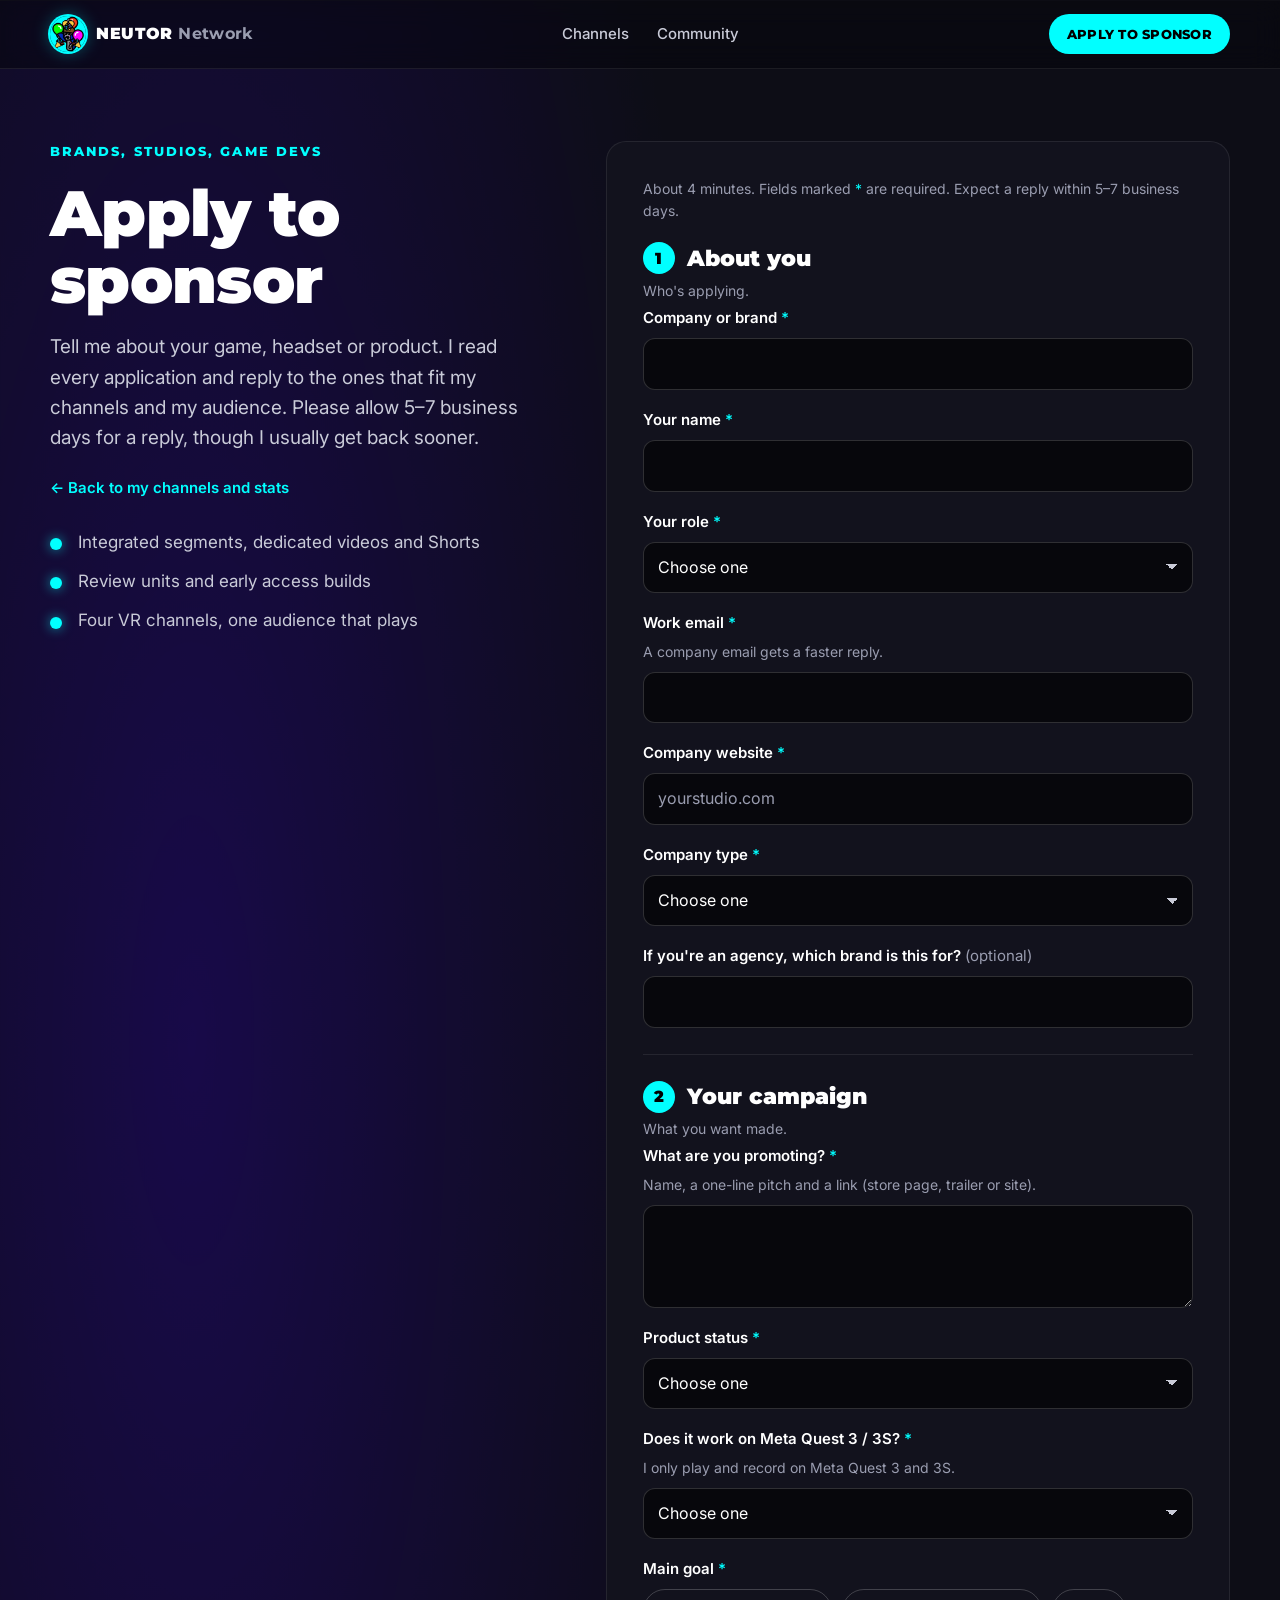
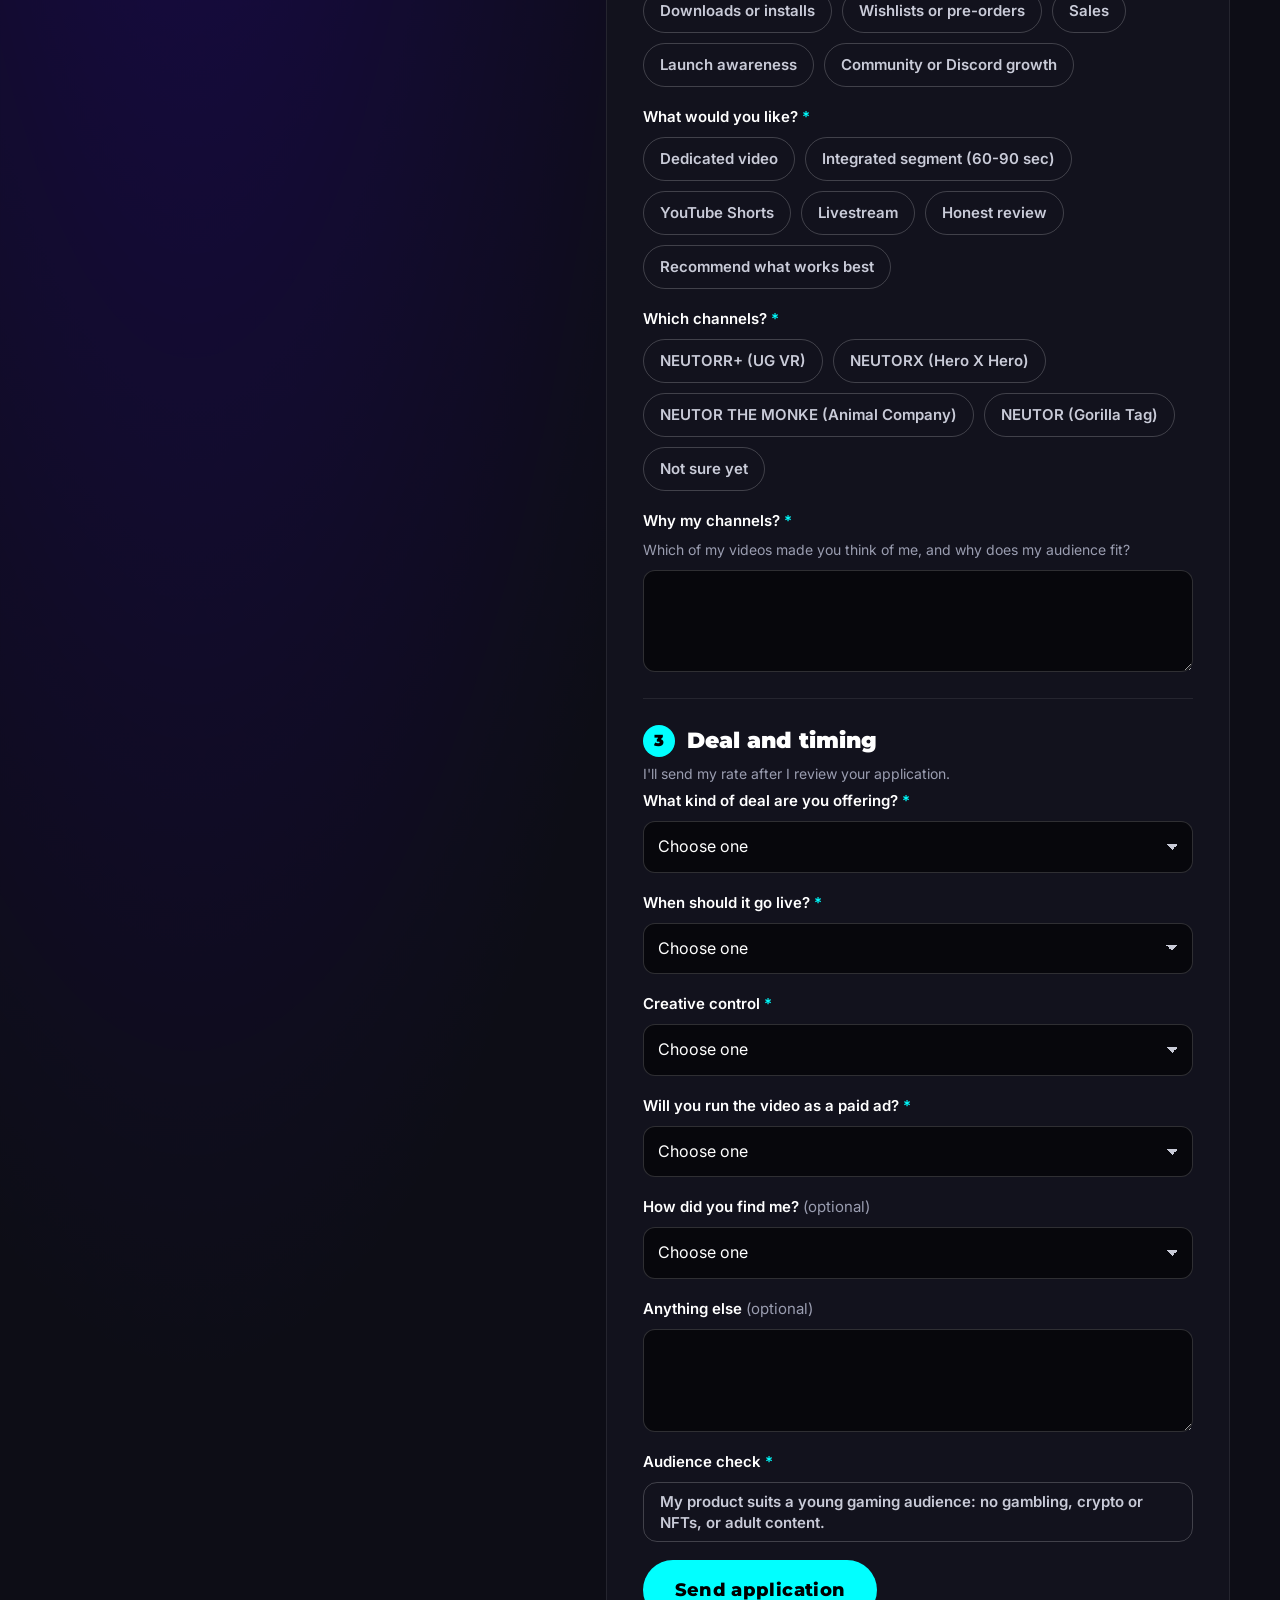
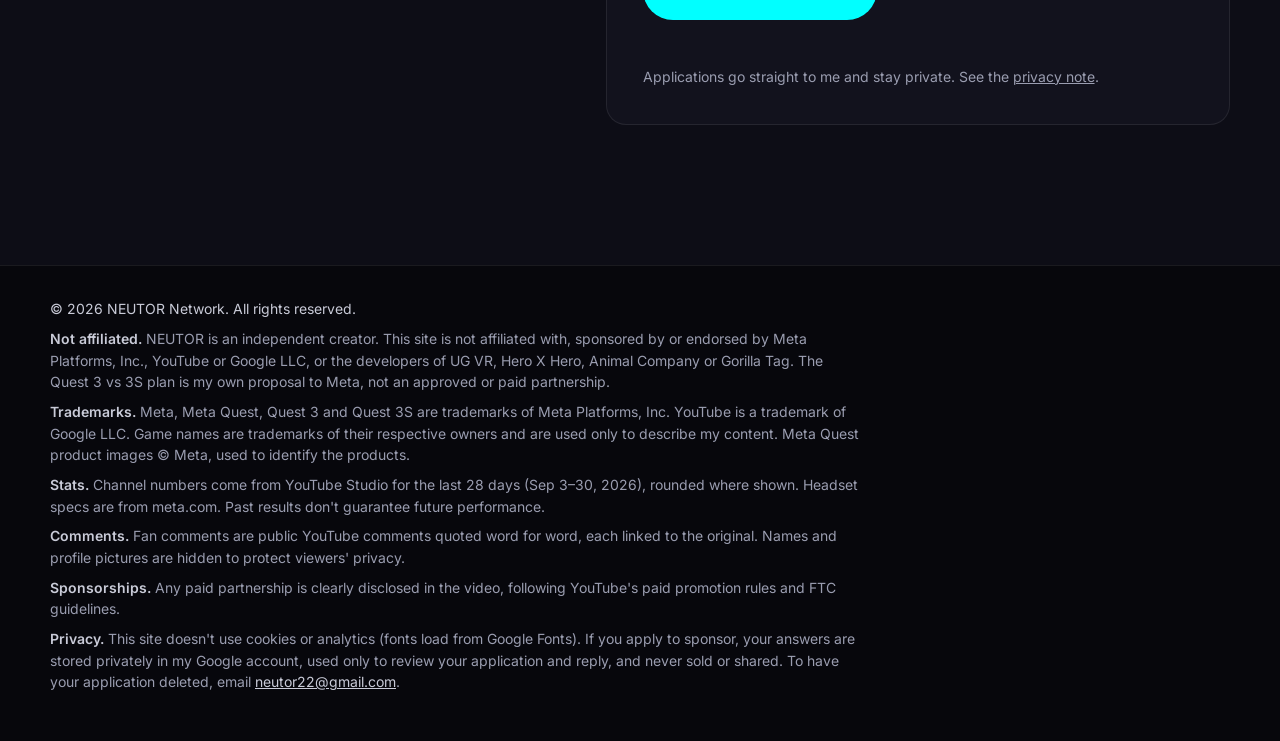
==== apply.html @ 79c907ff "Trim header nav to Channels, Community and the Apply button Co-Authored-By: Claude Opus 5.5 <noreply" ====
<!doctype html>
<html lang="en">
<head>
  <meta charset="utf-8">
  <meta name="viewport" content="width=device-width, initial-scale=1">
  <title>Apply to Sponsor | NEUTOR</title>
  <meta name="description" content="Apply to sponsor NEUTOR: four Meta Quest gaming channels with 2.89M views in the last 28 days.">
  <meta name="theme-color" content="#07070c">
  <meta property="og:title" content="NEUTOR | VR &amp; Meta Quest Gaming Creator">
  <meta property="og:description" content="Four Quest gaming channels. 2.89M views and 135.9K watch hours in the last 28 days.">
  <meta property="og:type" content="website">
  <link rel="icon" type="image/png" href="assets/favicon.png">
  <link rel="preconnect" href="https://fonts.googleapis.com">
  <link rel="preconnect" href="https://fonts.gstatic.com" crossorigin>
  <link href="https://fonts.googleapis.com/css2?family=Inter:wght@400;500;600&family=Luckiest+Guy&family=Montserrat:wght@700;800;900&display=swap" rel="stylesheet">
  <!-- Headline style switch: add ?title=network to the URL for the original "NEUTOR Network" headline -->
  <script>if (/[?&]title=network\b/.test(location.search)) document.documentElement.classList.add("title-network");</script>
  <link rel="stylesheet" href="styles.css">
</head>
<body>
  <a class="skip-link" href="#main">Skip to content</a>

  <header class="site-header">
    <div class="wrap header-inner">
      <a class="brand" href="index.html" aria-label="NEUTOR Network, home">
        <img class="brand-mark" src="assets/pfp-neutorr-plus.webp" width="36" height="36" alt="">
        <span class="brand-text">NEUTOR <span>Network</span></span>
      </a>
      <nav aria-label="Main">
        <ul class="nav-list">
          <li><a href="index.html#channels">Channels</a></li>
          <li><a href="index.html#community">Community</a></li>
        </ul>
      </nav>
      <a class="btn btn-primary btn-sm" href="apply.html">Apply to sponsor</a>
    </div>
  </header>

  <main id="main">
    <!-- Sponsor application: posts to a Google Form; responses land in a private sheet -->
    <section class="section apply apply-page" id="apply" aria-labelledby="apply-title">
      <div class="wrap apply-inner">
        <div class="apply-intro">
          <p class="eyebrow">Brands, studios, game devs</p>
          <h1 id="apply-title" class="section-title">Apply to sponsor</h1>
          <p class="section-lead">Tell me about your game, headset or product. I read every application and reply to the ones that fit my channels and my audience. Please allow 5–7 business days for a reply, though I usually get back sooner.</p>
          <p class="apply-back"><a href="index.html">← Back to my channels and stats</a></p>
          <ul class="apply-points">
            <li>Integrated segments, dedicated videos and Shorts</li>
            <li>Review units and early access builds</li>
            <li>Four VR channels, one audience that plays</li>
          </ul>
        </div>

        <form class="apply-form" id="apply-form" novalidate method="post"
              action="https://docs.google.com/forms/d/e/FORM_PUBLIC_ID/formResponse">
          <p class="form-note">About 4 minutes. Fields marked <span class="req">*</span> are required. Expect a reply within 5–7 business days.</p>
          <fieldset class="form-step">
            <legend class="step-title"><span class="step-num">1</span>About you <span class="step-sub">Who&#x27;s applying.</span></legend>
            <div class="field" data-label="Company or brand"><label for="ap-company">Company or brand <span class="req" aria-hidden="true">*</span></label><input id="ap-company" name="entry.PH_company" type="text" autocomplete="organization" required></div>
            <div class="field" data-label="Your name"><label for="ap-name">Your name <span class="req" aria-hidden="true">*</span></label><input id="ap-name" name="entry.PH_name" type="text" autocomplete="name" required></div>
            <div class="field" data-label="Your role"><label for="ap-role">Your role <span class="req" aria-hidden="true">*</span></label><select id="ap-role" name="entry.PH_role" required><option value="">Choose one</option><option>Founder / CEO</option><option>Marketing manager</option><option>Influencer or creator partnerships</option><option>Community manager</option><option>Producer</option><option>Game developer</option><option>PR / communications</option><option>Agency account manager</option><option>Other</option></select></div>
            <div class="field" data-label="Work email"><label for="ap-email">Work email <span class="req" aria-hidden="true">*</span></label><p class="hint" id="ap-email-hint">A company email gets a faster reply.</p><input id="ap-email" name="entry.PH_email" type="email" autocomplete="email" required aria-describedby="ap-email-hint"></div>
            <div class="field" data-label="Company website"><label for="ap-website">Company website <span class="req" aria-hidden="true">*</span></label><input id="ap-website" name="entry.PH_website" type="text" autocomplete="url" placeholder="yourstudio.com" inputmode="url" data-url required></div>
            <div class="field" data-label="Company type"><label for="ap-ctype">Company type <span class="req" aria-hidden="true">*</span></label><select id="ap-ctype" name="entry.PH_ctype" required><option value="">Choose one</option><option>Game studio or developer</option><option>Game publisher</option><option>VR hardware or accessories</option><option>App or platform</option><option>Agency (representing a brand)</option><option>Other</option></select></div>
            <div class="field" data-label="If you&#x27;re an agency, which brand is this for?"><label for="ap-agency">If you&#x27;re an agency, which brand is this for? <span class="opt">(optional)</span></label><input id="ap-agency" name="entry.PH_agency" type="text"></div>
          </fieldset>
          <fieldset class="form-step">
            <legend class="step-title"><span class="step-num">2</span>Your campaign <span class="step-sub">What you want made.</span></legend>
            <div class="field" data-label="What are you promoting?"><label for="ap-product">What are you promoting? <span class="req" aria-hidden="true">*</span></label><p class="hint" id="ap-product-hint">Name, a one-line pitch and a link (store page, trailer or site).</p><textarea id="ap-product" name="entry.PH_product" rows="3" required aria-describedby="ap-product-hint"></textarea></div>
            <div class="field" data-label="Product status"><label for="ap-status">Product status <span class="req" aria-hidden="true">*</span></label><select id="ap-status" name="entry.PH_status" required><option value="">Choose one</option><option>Out now</option><option>Early access</option><option>Launching within 3 months</option><option>In development (no date yet)</option></select></div>
            <div class="field" data-label="Does it work on Meta Quest 3 / 3S?"><label for="ap-quest">Does it work on Meta Quest 3 / 3S? <span class="req" aria-hidden="true">*</span></label><p class="hint" id="ap-quest-hint">I only play and record on Meta Quest 3 and 3S.</p><select id="ap-quest" name="entry.PH_quest" required aria-describedby="ap-quest-hint"><option value="">Choose one</option><option>Yes, it&#x27;s on Quest 3 / 3S now</option><option>Coming to Quest 3 / 3S soon</option><option>No</option></select></div>
            <fieldset class="field" data-group data-required data-label="Main goal"><legend>Main goal <span class="req" aria-hidden="true">*</span></legend><div class="checks"><label class="check"><input type="checkbox" name="entry.PH_goal" value="Downloads or installs"><span>Downloads or installs</span></label><label class="check"><input type="checkbox" name="entry.PH_goal" value="Wishlists or pre-orders"><span>Wishlists or pre-orders</span></label><label class="check"><input type="checkbox" name="entry.PH_goal" value="Sales"><span>Sales</span></label><label class="check"><input type="checkbox" name="entry.PH_goal" value="Launch awareness"><span>Launch awareness</span></label><label class="check"><input type="checkbox" name="entry.PH_goal" value="Community or Discord growth"><span>Community or Discord growth</span></label></div></fieldset>
            <fieldset class="field" data-group data-required data-label="What would you like?"><legend>What would you like? <span class="req" aria-hidden="true">*</span></legend><div class="checks"><label class="check"><input type="checkbox" name="entry.PH_deliverables" value="Dedicated video"><span>Dedicated video</span></label><label class="check"><input type="checkbox" name="entry.PH_deliverables" value="Integrated segment (60-90 sec)"><span>Integrated segment (60-90 sec)</span></label><label class="check"><input type="checkbox" name="entry.PH_deliverables" value="YouTube Shorts"><span>YouTube Shorts</span></label><label class="check"><input type="checkbox" name="entry.PH_deliverables" value="Livestream"><span>Livestream</span></label><label class="check"><input type="checkbox" name="entry.PH_deliverables" value="Honest review"><span>Honest review</span></label><label class="check"><input type="checkbox" name="entry.PH_deliverables" value="Recommend what works best"><span>Recommend what works best</span></label></div></fieldset>
            <fieldset class="field" data-group data-required data-label="Which channels?"><legend>Which channels? <span class="req" aria-hidden="true">*</span></legend><div class="checks"><label class="check"><input type="checkbox" name="entry.PH_channels" value="NEUTORR+ (UG VR)"><span>NEUTORR+ (UG VR)</span></label><label class="check"><input type="checkbox" name="entry.PH_channels" value="NEUTORX (Hero X Hero)"><span>NEUTORX (Hero X Hero)</span></label><label class="check"><input type="checkbox" name="entry.PH_channels" value="NEUTOR THE MONKE (Animal Company)"><span>NEUTOR THE MONKE (Animal Company)</span></label><label class="check"><input type="checkbox" name="entry.PH_channels" value="NEUTOR (Gorilla Tag)"><span>NEUTOR (Gorilla Tag)</span></label><label class="check"><input type="checkbox" name="entry.PH_channels" value="Not sure yet"><span>Not sure yet</span></label></div></fieldset>
            <div class="field" data-label="Why my channels?"><label for="ap-why">Why my channels? <span class="req" aria-hidden="true">*</span></label><p class="hint" id="ap-why-hint">Which of my videos made you think of me, and why does my audience fit?</p><textarea id="ap-why" name="entry.PH_why" rows="3" required aria-describedby="ap-why-hint"></textarea></div>
          </fieldset>
          <fieldset class="form-step">
            <legend class="step-title"><span class="step-num">3</span>Deal and timing <span class="step-sub">I&#x27;ll send my rate after I review your application.</span></legend>
            <div class="field" data-label="What kind of deal are you offering?"><label for="ap-comp">What kind of deal are you offering? <span class="req" aria-hidden="true">*</span></label><select id="ap-comp" name="entry.PH_comp" required><option value="">Choose one</option><option>Paid sponsorship</option><option>Paid sponsorship + product or keys</option><option>Product or keys only</option><option>Affiliate / revenue share only</option></select></div>
            <div class="field" data-label="When should it go live?"><label for="ap-timeline">When should it go live? <span class="req" aria-hidden="true">*</span></label><select id="ap-timeline" name="entry.PH_timeline" required><option value="">Choose one</option><option>Within 2 weeks</option><option>This month</option><option>In 1-3 months</option><option>Flexible</option></select></div>
            <div class="field" data-label="Creative control"><label for="ap-control">Creative control <span class="req" aria-hidden="true">*</span></label><select id="ap-control" name="entry.PH_control" required><option value="">Choose one</option><option>Your key points, my style</option><option>Approval before publishing</option><option>Strict brief or provided script</option></select></div>
            <div class="field" data-label="Will you run the video as a paid ad?"><label for="ap-usage">Will you run the video as a paid ad? <span class="req" aria-hidden="true">*</span></label><select id="ap-usage" name="entry.PH_usage" required><option value="">Choose one</option><option>No, organic only</option><option>Yes, we want ad usage rights</option><option>Not sure yet</option></select></div>
            <div class="field" data-label="How did you find me?"><label for="ap-source">How did you find me? <span class="opt">(optional)</span></label><select id="ap-source" name="entry.PH_source"><option value="">Choose one</option><option>YouTube</option><option>Search</option><option>Referral</option><option>Creator database or agency</option><option>Other</option></select></div>
            <div class="field" data-label="Anything else"><label for="ap-notes">Anything else <span class="opt">(optional)</span></label><textarea id="ap-notes" name="entry.PH_notes" rows="3"></textarea></div>
            <fieldset class="field" data-group data-required data-label="Audience check"><legend>Audience check <span class="req" aria-hidden="true">*</span></legend><div class="checks checks-wide"><label class="check"><input type="checkbox" name="entry.PH_safe" value="My product suits a young gaming audience: no gambling, crypto or NFTs, or adult content."><span>My product suits a young gaming audience: no gambling, crypto or NFTs, or adult content.</span></label></div></fieldset>
          </fieldset>
          <div class="hp" aria-hidden="true"><label for="ap-fax">Leave this empty</label><input id="ap-fax" name="fax" type="text" tabindex="-1" autocomplete="off"></div>
          <p class="form-error" id="apply-error" role="alert" hidden></p>
          <button class="btn btn-primary btn-lg" type="submit">Send application</button>
          <p class="fine">Applications go straight to me and stay private. See the <a href="#privacy">privacy note</a>.</p>
        </form>

        <div class="apply-thanks" id="apply-thanks" tabindex="-1" hidden>
          <h3>Application sent</h3>
          <p id="apply-thanks-text">Thanks! I'll review it and reply by email within 5–7 business days if it's a fit, usually sooner.</p>
        </div>
      </div>
    </section>

  </main>

  <footer class="site-footer">
    <div class="wrap footer-inner">
      <p class="footer-brand">© 2026 NEUTOR Network. All rights reserved.</p>
      <p><strong>Not affiliated.</strong> NEUTOR is an independent creator. This site is not affiliated with, sponsored by or endorsed by Meta Platforms, Inc., YouTube or Google LLC, or the developers of UG VR, Hero X Hero, Animal Company or Gorilla Tag. The Quest 3 vs 3S plan is my own proposal to Meta, not an approved or paid partnership.</p>
      <p><strong>Trademarks.</strong> Meta, Meta Quest, Quest 3 and Quest 3S are trademarks of Meta Platforms, Inc. YouTube is a trademark of Google LLC. Game names are trademarks of their respective owners and are used only to describe my content. Meta Quest product images © Meta, used to identify the products.</p>
      <p><strong>Stats.</strong> Channel numbers come from YouTube Studio for the last 28 days (Sep 3–30, 2026), rounded where shown. Headset specs are from meta.com. Past results don't guarantee future performance.</p>
      <p><strong>Comments.</strong> Fan comments are public YouTube comments quoted word for word, each linked to the original. Names and profile pictures are hidden to protect viewers' privacy.</p>
      <p><strong>Sponsorships.</strong> Any paid partnership is clearly disclosed in the video, following YouTube's paid promotion rules and FTC guidelines.</p>
      <p id="privacy"><strong>Privacy.</strong> This site doesn't use cookies or analytics (fonts load from Google Fonts). If you apply to sponsor, your answers are stored privately in my Google account, used only to review your application and reply, and never sold or shared. To have your application deleted, email <a href="mailto:neutor22@gmail.com">neutor22@gmail.com</a>.</p>
    </div>
  </footer>

  <script src="script.js" defer></script>
</body>
</html>
---- styles.css ----
/* NEUTOR Network: near-black, blue/indigo glow, channel accents */
:root {
  --bg: #07070c;
  --bg-2: #0d0d16;
  --surface: #12121d;
  --surface-2: #181826;
  --line: rgba(255, 255, 255, 0.08);
  --ink: #ffffff;
  --ink-2: #c9cbd8;
  --ink-3: #9a9db0;
  --cyan: #01ffff;
  --yellow: #ffff01;
  --magenta: #d200ff;
  --blue: #006cff;
  --indigo: #3f00ff;
  --radius: 20px;
  --wrap: 1180px;
  --display: "Montserrat", system-ui, sans-serif;
  --body: "Inter", system-ui, -apple-system, "Segoe UI", sans-serif;
}

*, *::before, *::after { box-sizing: border-box; }
html { scroll-behavior: smooth; -webkit-text-size-adjust: 100%; }
body {
  margin: 0;
  background: var(--bg);
  color: var(--ink);
  font-family: var(--body);
  font-size: 17px;
  line-height: 1.6;
  -webkit-font-smoothing: antialiased;
  overflow-x: hidden;
}
img { max-width: 100%; display: block; }
a { color: inherit; }
h1, h2, h3 { font-family: var(--display); margin: 0; line-height: 1.05; }
p { margin: 0; }

.wrap { width: min(var(--wrap), 100% - 40px); margin-inline: auto; }

.visually-hidden {
  position: absolute !important; width: 1px; height: 1px; padding: 0; margin: -1px;
  overflow: hidden; clip: rect(0 0 0 0); white-space: nowrap; border: 0;
}
.skip-link {
  position: absolute; left: 16px; top: -60px; z-index: 100;
  background: var(--cyan); color: #000; padding: 10px 16px; border-radius: 10px;
  font-weight: 600; text-decoration: none;
}
.skip-link:focus { top: 12px; }

:focus-visible { outline: 3px solid var(--cyan); outline-offset: 3px; border-radius: 6px; }

/* ---------- Buttons ---------- */
.btn {
  display: inline-flex; align-items: center; justify-content: center; gap: 8px;
  min-height: 48px; padding: 0 24px; border-radius: 999px;
  font-family: var(--display); font-weight: 800; font-size: 15px; letter-spacing: 0.02em;
  text-decoration: none; text-transform: uppercase;
  transition: transform .2s ease, background-color .2s ease, box-shadow .2s ease, color .2s ease;
}
.btn-primary { background: var(--cyan); color: #000; box-shadow: 0 0 0 0 rgba(1,255,255,0); }
.btn-primary:hover { transform: translateY(-2px); box-shadow: 0 10px 30px -8px rgba(1,255,255,.55); }
.btn-ghost { color: var(--ink); border: 1.5px solid rgba(255,255,255,.28); }
.btn-ghost:hover { border-color: var(--cyan); color: var(--cyan); }
.btn-sm { min-height: 40px; padding: 0 18px; font-size: 13px; }
.btn-lg { min-height: 60px; padding: 0 32px; font-size: 18px; text-transform: none; }

/* ---------- Header ---------- */
.site-header {
  position: fixed; inset: 0 0 auto 0; z-index: 50;
  background: rgba(7,7,12,.6);
  backdrop-filter: blur(14px) saturate(140%);
  -webkit-backdrop-filter: blur(14px) saturate(140%);
  border-bottom: 1px solid var(--line);
}
.header-inner { display: flex; align-items: center; justify-content: space-between; gap: 20px; height: 68px; }
.brand { display: inline-flex; align-items: center; gap: 10px; text-decoration: none; }
.brand-mark {
  width: 36px; height: 36px; border-radius: 50%; object-fit: cover;
  box-shadow: 0 0 0 2px var(--cyan), 0 0 18px rgba(1,255,255,.35);
}
.brand-text { font-family: var(--display); font-weight: 900; letter-spacing: .04em; font-size: 16px; }
.brand-text span { color: var(--ink-3); font-weight: 700; letter-spacing: .02em; }
.nav-list { display: flex; gap: 28px; list-style: none; margin: 0; padding: 0; }
.nav-list a { color: var(--ink-2); text-decoration: none; font-weight: 500; font-size: 15px; }
.nav-list a:hover { color: var(--ink); }

/* ---------- Hero scene ---------- */
.scene { position: relative; height: 240vh; }
.scene-sticky {
  position: sticky; top: 0; height: 100vh; height: 100svh; overflow: hidden;
  display: flex; align-items: center;
}
.scene-bg { position: absolute; inset: 0; pointer-events: none; }
.glow { position: absolute; border-radius: 50%; filter: blur(80px); opacity: .55; }
.glow-blue { width: 60vw; height: 60vw; left: 38%; top: -18%; background: radial-gradient(circle, var(--blue), transparent 65%); }
.glow-indigo { width: 55vw; height: 55vw; left: -12%; top: 25%; background: radial-gradient(circle, var(--indigo), transparent 65%); opacity: .45; }
.floor {
  position: absolute; left: -20%; right: -20%; bottom: -10%; height: 55%;
  background-image:
    linear-gradient(rgba(1,255,255,.16) 1px, transparent 1px),
    linear-gradient(90deg, rgba(1,255,255,.16) 1px, transparent 1px);
  background-size: 64px 64px;
  transform: perspective(700px) rotateX(62deg);
  transform-origin: top center;
  -webkit-mask-image: linear-gradient(to bottom, transparent, #000 35%, #000 60%, transparent);
          mask-image: linear-gradient(to bottom, transparent, #000 35%, #000 60%, transparent);
}

.scene-grid {
  position: relative; z-index: 1;
  display: grid; grid-template-columns: 1fr 1.25fr; align-items: center; gap: 32px;
  padding-top: 68px;
}
.eyebrow {
  color: var(--cyan); font-family: var(--display); font-weight: 800;
  font-size: 13px; letter-spacing: .16em; text-transform: uppercase; margin-bottom: 18px;
}
.hero-title {
  font-weight: 900; text-transform: uppercase;
  font-size: clamp(52px, 8.4vw, 116px); letter-spacing: -0.01em; line-height: .92;
  background: linear-gradient(180deg, #fff 55%, #b9c7ff);
  -webkit-background-clip: text; background-clip: text; color: transparent;
}
/* Headline variants: default is "NEUTOR" + cartoon tagline; ?title=network shows the original */
.t-classic { display: none; }
html.title-network .t-classic { display: inline; }
html.title-network .t-new { display: none; }
.hero-title .t-new { font-size: 1.22em; letter-spacing: -0.015em; }
.hero-lockup { display: inline-flex; flex-direction: column; align-items: center; }
.hero-tagline {
  margin-top: 10px; display: block; text-align: center; white-space: nowrap;
  font-family: "Luckiest Guy", var(--display); font-weight: 400;
  font-size: clamp(17px, 1.9vw, 27px); line-height: 1.1; letter-spacing: .04em;
  color: var(--cyan);
  text-shadow: 2px 2px 0 var(--indigo), 4px 4px 0 rgba(0,0,0,.5);
  transform: rotate(-1.5deg);
  animation: tagline-pop .8s cubic-bezier(.2,1.6,.4,1) .2s both;
}
html.title-network .hero-lockup { display: block; }
@keyframes tagline-pop {
  0% { opacity: 0; transform: rotate(-6deg) scale(.7); }
  100% { opacity: 1; transform: rotate(-1.5deg) scale(1); }
}
@media (prefers-reduced-motion: reduce) { .hero-tagline { animation: none; } }
.hero-lead { margin-top: 24px; font-size: clamp(17px, 1.6vw, 20px); color: var(--ink-2); max-width: 30ch; }
.hero-lead strong { color: var(--ink); font-weight: 600; }
.pitch-note {
  display: flex; align-items: flex-start; gap: 10px; margin-top: 18px; max-width: 46ch;
  font-size: 14px; line-height: 1.5; color: var(--ink-3);
}
.info-i {
  flex: none; display: inline-grid; place-items: center; width: 20px; height: 20px; margin-top: 1px;
  border-radius: 50%; border: 1.5px solid var(--cyan); color: var(--cyan);
  font: 800 12px/1 var(--display); font-style: italic;
}
.made-for {
  display: inline-block; margin-left: 10px; padding: 3px 10px; border-radius: 999px; vertical-align: 1px;
  background: rgba(1,255,255,.12); border: 1px solid rgba(1,255,255,.4);
  font-size: 11px; letter-spacing: .1em; color: var(--cyan);
}
.apply-page { padding-top: calc(68px + clamp(48px, 7vw, 90px)); min-height: 100vh; }
.apply-back { margin-top: 20px; }
.apply-back a { color: var(--cyan); text-decoration: none; font-weight: 600; font-size: 15px; }
.apply-back a:hover { text-decoration: underline; }
.nav-list a[aria-current="page"] { color: var(--cyan); }
.hero-actions { display: flex; flex-wrap: wrap; gap: 12px; margin-top: 32px; }

/* Stage: headsets + platform */
.stage {
  position: relative; height: min(72vh, 660px);
  display: grid; grid-template-columns: 1fr 1fr; align-items: end; gap: 2%;
  padding: 0 2% 15%;
}
.headset { position: relative; margin: 0; z-index: 2; display: flex; flex-direction: column; align-items: center; }
.headset:hover, .headset:focus-within, .headset:has(.is-flipped) { z-index: 6; }
.headset-body {
  will-change: transform;
  filter: drop-shadow(0 24px 40px rgba(0,0,0,.55)) drop-shadow(0 0 30px rgba(0,108,255,.25));
}
.headset-body img { width: 100%; height: auto; }
.headset-shadow {
  width: 70%; height: 22px; margin-top: 6px; border-radius: 50%;
  background: radial-gradient(closest-side, rgba(0,0,0,.75), transparent);
  will-change: transform, opacity;
}
.headset-label {
  margin-top: 14px; font-family: var(--display); font-weight: 800; font-size: 15px;
  letter-spacing: .06em; text-transform: uppercase; color: var(--ink);
  opacity: 0; transform: translateY(8px); transition: opacity .5s ease, transform .5s ease;
}
.stage.landed .headset-label { opacity: 1; transform: none; }

.platform { position: absolute; left: 0; right: 0; bottom: 6%; height: 26%; z-index: 1; }
/* pedestal side: gives the disc real thickness */
.platform::before {
  content: ""; position: absolute; left: 0; right: 0; top: 50%; height: 34%;
  background: linear-gradient(180deg, #151524, #08080e 70%);
  border-radius: 0 0 50% 50% / 0 0 100% 100%;
  box-shadow: inset 0 -2px 0 rgba(1,255,255,.35), 0 18px 40px -12px rgba(1,255,255,.25);
  transform: translateY(0);
}
.platform::after {
  content: ""; position: absolute; left: 6%; right: 6%; top: 112%; height: 22%;
  border-radius: 50%; background: radial-gradient(closest-side, rgba(1,255,255,.25), transparent);
  filter: blur(6px);
}
.platform-top {
  position: absolute; inset: 0;
  border-radius: 50%;
  background:
    radial-gradient(ellipse at 50% 40%, rgba(255,255,255,.14), transparent 60%),
    linear-gradient(180deg, #1c1c2e, #0b0b14);
  box-shadow:
    inset 0 2px 0 rgba(255,255,255,.18),
    0 0 0 1.5px rgba(1,255,255,.55),
    0 0 40px rgba(1,255,255,.25),
    0 30px 60px -10px rgba(0,0,0,.8);
}
.platform-ring {
  position: absolute; inset: -6% -3%; border-radius: 50%;
  border: 2px solid rgba(1,255,255,.0);
  opacity: 0;
}
.stage.landed .platform-ring { animation: ring 1.1s ease-out 1; }
@keyframes ring {
  0% { opacity: .9; transform: scale(.92); border-color: rgba(1,255,255,.9); }
  100% { opacity: 0; transform: scale(1.18); border-color: rgba(1,255,255,0); }
}

.scroll-hint {
  position: absolute; left: 50%; bottom: 26px; transform: translateX(-50%); z-index: 2;
  display: flex; flex-direction: column; align-items: center; gap: 8px;
  color: var(--ink-3); font-size: 12px; letter-spacing: .2em; text-transform: uppercase;
  transition: opacity .3s ease;
}
.scroll-hint span {
  width: 22px; height: 34px; border: 2px solid var(--ink-3); border-radius: 12px; position: relative;
}
.scroll-hint span::after {
  content: ""; position: absolute; left: 50%; top: 6px; width: 4px; height: 8px; margin-left: -2px;
  border-radius: 2px; background: var(--cyan); animation: wheel 1.6s ease-in-out infinite;
}
@keyframes wheel { 0% { opacity: 1; transform: translateY(0); } 100% { opacity: 0; transform: translateY(10px); } }

/* ---------- Sections ---------- */
.section { position: relative; padding: clamp(80px, 11vw, 140px) 0; }
.section-title { font-weight: 900; font-size: clamp(36px, 5.2vw, 64px); letter-spacing: -0.01em; }
.section-lead { margin-top: 18px; color: var(--ink-2); font-size: clamp(17px, 1.5vw, 19px); max-width: 60ch; }
.fine { margin-top: 28px; color: var(--ink-3); font-size: 14px; }

/* Numbers */
.numbers { background: linear-gradient(180deg, var(--bg), var(--bg-2)); border-top: 1px solid var(--line); }
.stat-grid {
  list-style: none; margin: 48px 0 0; padding: 0;
  display: grid; grid-template-columns: repeat(4, 1fr); gap: 16px;
}
.stat {
  padding: 28px 26px 30px; border-radius: var(--radius);
  background: var(--surface); border: 1px solid var(--line);
}
.stat-value {
  display: block; font-family: var(--display); font-weight: 900;
  font-size: clamp(34px, 3.6vw, 52px); line-height: 1; letter-spacing: -0.02em;
  font-variant-numeric: tabular-nums; white-space: nowrap;
}
.stat-cyan .stat-value { color: var(--cyan); }
.stat-label { display: block; margin-top: 12px; color: var(--ink-2); font-size: 15px; }

/* Channels */
.channel-grid {
  list-style: none; margin: 48px 0 0; padding: 0;
  display: grid; grid-template-columns: repeat(4, 1fr); gap: 16px;
}
.channel {
  position: relative; display: flex; flex-direction: column; gap: 18px;
  padding: 26px; border-radius: var(--radius);
  background: var(--surface); border: 1px solid var(--line);
  overflow: hidden;
  transition: transform .25s ease, border-color .25s ease;
}
.channel::before {
  content: ""; position: absolute; inset: 0 0 auto 0; height: 4px; background: var(--accent);
}
.channel::after {
  content: ""; position: absolute; right: -40%; top: -40%; width: 90%; height: 90%;
  background: radial-gradient(circle, color-mix(in srgb, var(--accent) 22%, transparent), transparent 70%);
  pointer-events: none;
}
.channel:hover { transform: translateY(-4px); border-color: color-mix(in srgb, var(--accent) 45%, transparent); }
.channel-head { display: flex; align-items: center; gap: 14px; }
.avatar { width: 56px; height: 56px; border-radius: 50%; flex: none; border: 2px solid var(--accent); object-fit: cover; }
.avatar-mono {
  display: grid; place-items: center; background: #fff; color: #000;
  font-family: var(--display); font-weight: 900; font-size: 24px;
}
.channel-name { font-size: 18px; font-weight: 900; letter-spacing: .02em; }
.channel-game { color: var(--ink-3); font-size: 14px; margin-top: 4px; }
.channel-big {
  font-family: var(--display); font-weight: 900; color: var(--accent);
  font-size: clamp(30px, 2.6vw, 38px); line-height: 1; font-variant-numeric: tabular-nums;
}
.channel-big .unit { display: block; margin-top: 8px; font-family: var(--body); font-weight: 500; font-size: 14px; color: var(--ink-2); }
.channel-stats { margin: 0; display: grid; gap: 10px; border-top: 1px solid var(--line); padding-top: 16px; }
.channel-stats div { display: flex; justify-content: space-between; gap: 12px; font-size: 15px; }
.channel-stats dt { color: var(--ink-3); }
.channel-stats dd { margin: 0; font-weight: 600; font-variant-numeric: tabular-nums; }
.channel-note { font-size: 14px; color: var(--ink-2); padding: 10px 12px; border-radius: 12px; background: color-mix(in srgb, var(--accent) 10%, transparent); }
.channel-link { margin-top: auto; font-weight: 600; font-size: 15px; color: var(--ink); text-decoration: none; }
.channel-link::after { content: " →"; color: var(--accent); }
.channel-link:hover { text-decoration: underline; text-underline-offset: 3px; }

/* Quest */
.quest { background: radial-gradient(80% 60% at 50% 0%, rgba(63,0,255,.22), transparent 70%), var(--bg); }
.versus {
  margin-top: 56px; display: grid; grid-template-columns: 1fr auto 1fr; align-items: center; gap: 24px;
  padding: 40px; border-radius: 28px; background: var(--surface); border: 1px solid var(--line);
}
.versus-side { display: flex; flex-direction: column; align-items: center; gap: 18px; }
.versus-side img { width: min(340px, 100%); filter: drop-shadow(0 20px 30px rgba(0,0,0,.5)); }
.versus-name { font-family: var(--display); font-weight: 800; letter-spacing: .06em; text-transform: uppercase; }
.versus-vs {
  font-family: var(--display); font-weight: 900; font-size: 28px; color: #000;
  width: 72px; height: 72px; display: grid; place-items: center; border-radius: 50%;
  background: var(--cyan); box-shadow: 0 0 40px rgba(1,255,255,.45);
}
.tests { list-style: none; margin: 24px 0 0; padding: 0; display: grid; grid-template-columns: repeat(4, 1fr); gap: 16px; }
.tests li { padding: 24px; border-radius: var(--radius); background: var(--surface); border: 1px solid var(--line); }
.test-num { font-family: var(--display); font-weight: 900; color: var(--cyan); font-size: 14px; letter-spacing: .1em; }
.tests h3 { margin-top: 10px; font-size: 20px; font-weight: 800; }
.tests p { margin-top: 8px; color: var(--ink-2); font-size: 15px; }

/* Community */
.community { background: var(--bg-2); border-top: 1px solid var(--line); }
.quote-grid { list-style: none; margin: 24px 0 0; padding: 0; columns: 3 280px; column-gap: 16px; }
.quote-grid > li { break-inside: avoid; }
.quote {
  break-inside: avoid; margin: 0 0 16px; padding: 24px 24px 20px; border-radius: var(--radius);
  background: var(--surface); border: 1px solid var(--line);
}
.quote blockquote { margin: 0; font-size: 17px; line-height: 1.5; color: var(--ink); }
.quote blockquote::before { content: "“"; display: block; font-family: var(--display); font-weight: 900; font-size: 44px; line-height: .6; color: var(--qc, var(--cyan)); margin-bottom: 8px; }
.quote figcaption { margin-top: 14px; color: var(--ink-3); font-size: 13px; }
.signal-grid { list-style: none; margin: 40px 0 0; padding: 0; display: grid; grid-template-columns: repeat(3, 1fr); gap: 16px; }
.signal { padding: 24px; border-radius: var(--radius); background: linear-gradient(160deg, rgba(1,255,255,.08), transparent 60%), var(--surface); border: 1px solid var(--line); }
.signal strong { display: block; font-family: var(--display); font-weight: 900; font-size: 28px; color: var(--cyan); line-height: 1.1; }
.signal strong span { display: inline; }
.signal > span { display: block; margin-top: 8px; color: var(--ink-2); font-size: 15px; }
.signal strong { font-size: clamp(32px, 3.4vw, 44px); font-variant-numeric: tabular-nums; }

/* ---------- Flip cards (headset specs) ---------- */
.flip { position: relative; perspective: 1200px; cursor: pointer; border-radius: 18px; outline-offset: 8px; }
.flip-inner {
  position: relative; transform-style: preserve-3d;
  transition: transform .8s cubic-bezier(.2,.75,.25,1);
}
.flip-front, .flip-back { -webkit-backface-visibility: hidden; backface-visibility: hidden; }
.flip-front { position: relative; }
.flip-back {
  position: absolute; left: 50%; top: 50%;
  width: max(100%, 250px); min-height: 100%;
  transform: translate(-50%, -50%) rotateY(180deg);
  display: flex; flex-direction: column; justify-content: center; gap: 10px;
  padding: 16px 18px; border-radius: 18px; text-align: left;
  background:
    radial-gradient(120% 80% at 100% 0%, rgba(1,255,255,.16), transparent 60%),
    linear-gradient(160deg, rgba(24,24,40,.97), rgba(10,10,18,.97));
  border: 1px solid rgba(1,255,255,.45);
  box-shadow: 0 0 0 1px rgba(255,255,255,.04) inset, 0 20px 50px -10px rgba(0,0,0,.8), 0 0 40px rgba(1,255,255,.18);
}
.flip-title { font-family: var(--display); font-weight: 900; font-size: 15px; letter-spacing: .04em; text-transform: uppercase; color: var(--cyan); margin: 0; }
.spec { margin: 0; display: grid; gap: 5px; }
.spec div { display: flex; justify-content: space-between; gap: 12px; font-size: 12.5px; line-height: 1.35; border-bottom: 1px solid var(--line); padding-bottom: 5px; }
.spec div:last-child { border-bottom: 0; padding-bottom: 0; }
.spec dt { color: var(--ink-3); }
.spec dd { margin: 0; font-weight: 600; text-align: right; color: var(--ink); }
.flip-why { font-size: 12.5px; line-height: 1.4; color: var(--ink-2); }
.flip-why strong { color: var(--ink); }

@media (hover: hover) and (pointer: fine) {
  /* hero headsets only flip once they've landed, so a still cursor doesn't catch them mid-float */
  .versus .flip:hover .flip-inner, .stage.landed .flip:hover .flip-inner { transform: rotateY(180deg); }
}
.flip:focus-visible .flip-inner, .flip.is-flipped .flip-inner { transform: rotateY(180deg); }

.spec-badge {
  position: absolute; right: 6%; top: 6%;
  width: 26px; height: 26px; border-radius: 50%; display: grid; place-items: center;
  background: var(--cyan); color: #000; font-family: Georgia, serif; font-style: italic; font-weight: 700; font-size: 15px;
  box-shadow: 0 0 0 0 rgba(1,255,255,.6); animation: badge-pulse 2.4s ease-out infinite;
}
@keyframes badge-pulse { 0% { box-shadow: 0 0 0 0 rgba(1,255,255,.55); } 70%, 100% { box-shadow: 0 0 0 12px rgba(1,255,255,0); } }

.flip-hint {
  position: absolute; left: 0; right: 0; bottom: -2%; z-index: 2; text-align: center;
  color: var(--ink-3); font-size: 13px; letter-spacing: .04em;
  opacity: 0; transition: opacity .5s ease .3s;
}
.stage.landed .flip-hint { opacity: 1; }
.hint-tap { display: none; }
@media (hover: none) { .hint-hover { display: none; } .hint-tap { display: inline; } }

.flip-lg .flip-back { width: max(100%, 320px); padding: 22px 24px; gap: 12px; }
.flip-lg .flip-title { font-size: 18px; }
.flip-lg .spec div, .flip-lg .flip-why { font-size: 14px; }
.fine-center { text-align: center; margin-top: 18px; }

/* ---------- YouTube-style comments ---------- */
.yt-grid { list-style: none; margin: 24px 0 0; padding: 0; display: grid; grid-template-columns: repeat(3, 1fr); gap: 16px; align-items: start; }
.yt {
  display: flex; gap: 14px; padding: 20px; border-radius: var(--radius);
  background: var(--surface); border: 1px solid var(--line);
  border-left: 3px solid var(--qc, var(--cyan));
}
.yt-avatar {
  flex: none; width: 40px; height: 40px; border-radius: 50%;
  background:
    radial-gradient(circle at 50% 38%, #8b8fa6 0 22%, transparent 23%),
    radial-gradient(ellipse at 50% 100%, #8b8fa6 0 45%, transparent 46%),
    #2a2b3d;
  filter: blur(.2px);
}
.yt-body { min-width: 0; flex: 1; }
.yt-meta { display: flex; align-items: baseline; gap: 8px; font-size: 13px; }
.yt-user { font-weight: 600; color: var(--ink); }
.yt-time { color: var(--ink-3); }
.yt-text { margin-top: 6px; font-size: 15.5px; line-height: 1.5; color: var(--ink); min-height: 1.5em; overflow-wrap: anywhere; }
.yt-ts { color: #3ea6ff; }
.type.typing::after {
  content: ""; display: inline-block; width: 2px; height: 1.05em; margin-left: 2px; vertical-align: -2px;
  background: var(--qc, var(--cyan)); animation: caret .8s steps(1) infinite;
}
@keyframes caret { 50% { opacity: 0; } }
.yt-foot { margin-top: 12px; display: flex; flex-wrap: wrap; align-items: center; gap: 14px; font-size: 13px; color: var(--ink-3); }
.yt-like { display: inline-flex; align-items: center; gap: 6px; }
.yt-like::before {
  content: ""; width: 16px; height: 16px;
  background: currentColor;
  -webkit-mask: url("data:image/svg+xml,%3Csvg xmlns='http://www.w3.org/2000/svg' viewBox='0 0 24 24'%3E%3Cpath d='M2 21h4V9H2v12zm20-11c0-1.1-.9-2-2-2h-6.31l.95-4.57.03-.32c0-.41-.17-.79-.44-1.06L13.17 1 6.59 7.59C6.22 7.95 6 8.45 6 9v10c0 1.1.9 2 2 2h9c.83 0 1.54-.5 1.84-1.22l3.02-7.05c.09-.23.14-.47.14-.73v-2z'/%3E%3C/svg%3E") center / contain no-repeat;
          mask: url("data:image/svg+xml,%3Csvg xmlns='http://www.w3.org/2000/svg' viewBox='0 0 24 24'%3E%3Cpath d='M2 21h4V9H2v12zm20-11c0-1.1-.9-2-2-2h-6.31l.95-4.57.03-.32c0-.41-.17-.79-.44-1.06L13.17 1 6.59 7.59C6.22 7.95 6 8.45 6 9v10c0 1.1.9 2 2 2h9c.83 0 1.54-.5 1.84-1.22l3.02-7.05c.09-.23.14-.47.14-.73v-2z'/%3E%3C/svg%3E") center / contain no-repeat;
}
.yt-on { color: var(--ink-3); }
.yt-proof { margin-left: auto; color: var(--ink); font-weight: 600; text-decoration: none; display: inline-flex; align-items: center; gap: 6px; }
.yt-proof::before {
  content: ""; width: 20px; height: 14px; flex: none;
  background: url("data:image/svg+xml,%3Csvg xmlns='http://www.w3.org/2000/svg' viewBox='0 0 20 14'%3E%3Crect width='20' height='14' rx='4' fill='%23ff0033'/%3E%3Cpath d='M8 4l5 3-5 3z' fill='%23fff'/%3E%3C/svg%3E") center / contain no-repeat;
}
.yt-proof:hover { color: var(--cyan); }

/* Contact */
/* ---------- Apply to sponsor ---------- */
.apply { background: radial-gradient(60% 80% at 15% 30%, rgba(63,0,255,.22), transparent 70%), var(--bg-2); border-top: 1px solid var(--line); }
.apply-inner { position: relative; display: grid; grid-template-columns: 1fr 1.25fr; gap: 56px; align-items: start; }
.apply-intro { position: sticky; top: 100px; }
.apply-intro .section-lead { margin-top: 18px; }
.apply-points { list-style: none; padding: 0; margin: 28px 0 0; display: grid; gap: 12px; color: var(--ink-2); }
.apply-points li { position: relative; padding-left: 28px; }
.apply-points li::before { content: ""; position: absolute; left: 0; top: .55em; width: 12px; height: 12px; border-radius: 50%; background: var(--cyan); box-shadow: 0 0 12px rgba(1,255,255,.6); }
.apply-form, .apply-thanks {
  background: var(--surface); border: 1px solid var(--line); border-radius: var(--radius);
  padding: clamp(22px, 3.5vw, 36px); display: grid; gap: 18px;
}
.apply-form[hidden], .apply-thanks[hidden] { display: none; }
.field-row { display: grid; grid-template-columns: 1fr 1fr; gap: 18px; }
.field { display: grid; gap: 8px; margin: 0; padding: 0; border: 0; min-width: 0; }
.field label, .field legend { font-weight: 600; font-size: 15px; color: var(--ink); padding: 0; }
.field legend { margin-bottom: 8px; }
.req { color: var(--cyan); }
.opt { color: var(--ink-3); font-weight: 400; }
.apply-form input[type="text"], .apply-form input[type="email"], .apply-form input[type="url"],
.apply-form select, .apply-form textarea {
  width: 100%; min-height: 48px; padding: 12px 14px; border-radius: 12px;
  background: var(--bg); color: var(--ink); border: 1.5px solid rgba(255,255,255,.16);
  font: inherit; font-size: 16px; transition: border-color .2s ease, box-shadow .2s ease;
}
.apply-form textarea { resize: vertical; min-height: 96px; }
.apply-form select { appearance: none; -webkit-appearance: none; padding-right: 40px;
  background-image: linear-gradient(45deg, transparent 50%, var(--ink-2) 50%), linear-gradient(135deg, var(--ink-2) 50%, transparent 50%);
  background-position: calc(100% - 20px) 50%, calc(100% - 14px) 50%; background-size: 6px 6px; background-repeat: no-repeat; }
.apply-form ::placeholder { color: var(--ink-3); }
.apply-form input:focus, .apply-form select:focus, .apply-form textarea:focus { outline: none; border-color: var(--cyan); box-shadow: 0 0 0 3px rgba(1,255,255,.25); }
.apply-form [aria-invalid="true"] { border-color: #ff5c7a; }
.checks { display: flex; flex-wrap: wrap; gap: 10px; }
.check { position: relative; display: inline-flex; cursor: pointer; }
.check input { position: absolute; opacity: 0; inset: 0; margin: 0; cursor: pointer; }
.check span { display: inline-flex; align-items: baseline; gap: 6px; min-height: 44px; align-items: center; padding: 8px 16px; border-radius: 999px; border: 1.5px solid rgba(255,255,255,.2); color: var(--ink-2); font-size: 15px; transition: all .2s ease; }
.check small { color: var(--ink-3); font-size: 12px; }
.check input:checked + span { border-color: var(--cyan); color: #000; background: var(--cyan); }
.check input:checked + span small { color: rgba(0,0,0,.65); }
.check input:focus-visible + span { outline: 3px solid var(--cyan); outline-offset: 3px; }
.form-note { color: var(--ink-3); font-size: 14px; }
.form-step { border: 0; margin: 0; padding: 0; display: grid; gap: 18px; min-width: 0; }
.form-step:not(:last-of-type) { border-bottom: 1px solid var(--line); padding-bottom: 26px; margin-bottom: 6px; }
.step-title { display: flex; align-items: center; flex-wrap: wrap; gap: 4px 12px; padding: 0; margin-bottom: 4px;
  font-family: var(--display); font-weight: 900; font-size: 22px; color: var(--ink); }
.step-num { display: inline-grid; place-items: center; width: 32px; height: 32px; border-radius: 50%;
  background: var(--cyan); color: #000; font-size: 16px; }
.step-sub { width: 100%; font-family: var(--body); font-weight: 400; font-size: 14px; color: var(--ink-3); }
.hint { color: var(--ink-3); font-size: 14px; margin-top: -2px; }
.checks-wide .check span { border-radius: 14px; line-height: 1.4; }
.field[data-group][aria-invalid="true"] .check span { border-color: #ff5c7a; }
.hp { position: absolute; left: -9999px; width: 1px; height: 1px; overflow: hidden; }
.form-error { color: #ff8da1; font-weight: 600; }
.apply-form .btn { justify-self: start; border: 0; cursor: pointer; }
.apply-form .btn[disabled] { opacity: .6; cursor: progress; }
.apply-thanks { text-align: center; padding-block: 56px; }
.apply-thanks h3 { font-size: clamp(28px, 4vw, 40px); font-weight: 900; color: var(--cyan); }
.apply-thanks p { color: var(--ink-2); }
@media (max-width: 860px) {
  .apply-inner { grid-template-columns: 1fr; gap: 36px; }
  .field-row { grid-template-columns: 1fr; }
  .apply-intro { position: static; }
}

.contact { background: radial-gradient(70% 90% at 80% 50%, rgba(0,108,255,.28), transparent 70%), var(--bg); border-top: 1px solid var(--line); }
.contact-inner { display: grid; grid-template-columns: 1.2fr 1fr; align-items: center; gap: 40px; }
.contact-actions { display: flex; flex-wrap: wrap; gap: 12px; justify-content: flex-end; }

/* Footer */
.site-footer { border-top: 1px solid var(--line); padding: 32px 0 48px; color: var(--ink-3); font-size: 14px; }
.footer-inner { display: grid; gap: 8px; }

/* Reveal on scroll */
.reveal { opacity: 0; transform: translateY(24px); transition: opacity .7s ease, transform .7s ease; }
.reveal.in { opacity: 1; transform: none; }

/* ---------- Responsive ---------- */
@media (max-width: 1080px) {
  .stat-grid, .channel-grid { grid-template-columns: repeat(2, 1fr); }
  .tests { grid-template-columns: repeat(2, 1fr); }
  .signal-grid { grid-template-columns: 1fr; }
  .yt-grid { grid-template-columns: repeat(2, 1fr); }
}
@media (max-width: 860px) {
  .nav-list { display: none; }
  .scene { height: 210vh; }
  .scene-grid { grid-template-columns: 1fr; gap: 0; padding-top: 76px; }
  .stage { order: -1; height: 40vh; padding-bottom: 14%; margin-top: 16px; }
  .hero-copy { text-align: left; }
  .hero-lead { max-width: none; }
  .contact-inner { grid-template-columns: 1fr; }
  .contact-actions { justify-content: flex-start; }
  .versus { grid-template-columns: 1fr; padding: 28px; }
  .versus-vs { margin: 0 auto; }
}
@media (max-width: 560px) {
  body { font-size: 16px; }
  .wrap { width: calc(100% - 32px); }
  .stat-grid, .channel-grid, .tests, .yt-grid { grid-template-columns: 1fr; }
  .flip-back { width: max(100%, 230px); padding: 12px 14px; gap: 6px; }
  .spec div, .flip-why { font-size: 11.5px; }
  /* keep hero spec panels on screen: anchor each to its outer edge.
     The card rotates 180deg, which mirrors left/right, so the anchors are swapped here. */
  .stage .headset[data-headset="0"] .flip-back { left: auto; right: 0; transform: translate(0, -50%) rotateY(180deg); }
  .stage .headset[data-headset="1"] .flip-back { left: 0; transform: translate(0, -50%) rotateY(180deg); }
  .stage { margin-bottom: 30px; }
  .flip-hint { bottom: -24px; font-size: 12px; }
  .brand-text span { display: none; }
  .stage { height: 34vh; }
  .headset-label { font-size: 12px; }
  .scroll-hint { display: none; }
}

/* ---------- Reduced motion ---------- */
@media (prefers-reduced-motion: reduce) {
  html { scroll-behavior: auto; }
  .scene { height: auto; }
  .scene-sticky { position: relative; height: auto; min-height: 100svh; padding: 100px 0 60px; }
  .scroll-hint { display: none; }
  .reveal { opacity: 1; transform: none; transition: none; }
  .headset-label { opacity: 1; transform: none; transition: none; }
  .btn, .channel { transition: none; }
  .flip-inner { transition: none; }
  .spec-badge { animation: none; }
  .flip-hint { opacity: 1; transition: none; }
}
.footer-inner p { max-width: 90ch; line-height: 1.55; }
.footer-inner strong { color: var(--ink-2); font-weight: 600; }
.footer-inner a { color: var(--ink-2); }
.footer-brand { color: var(--ink-2); }
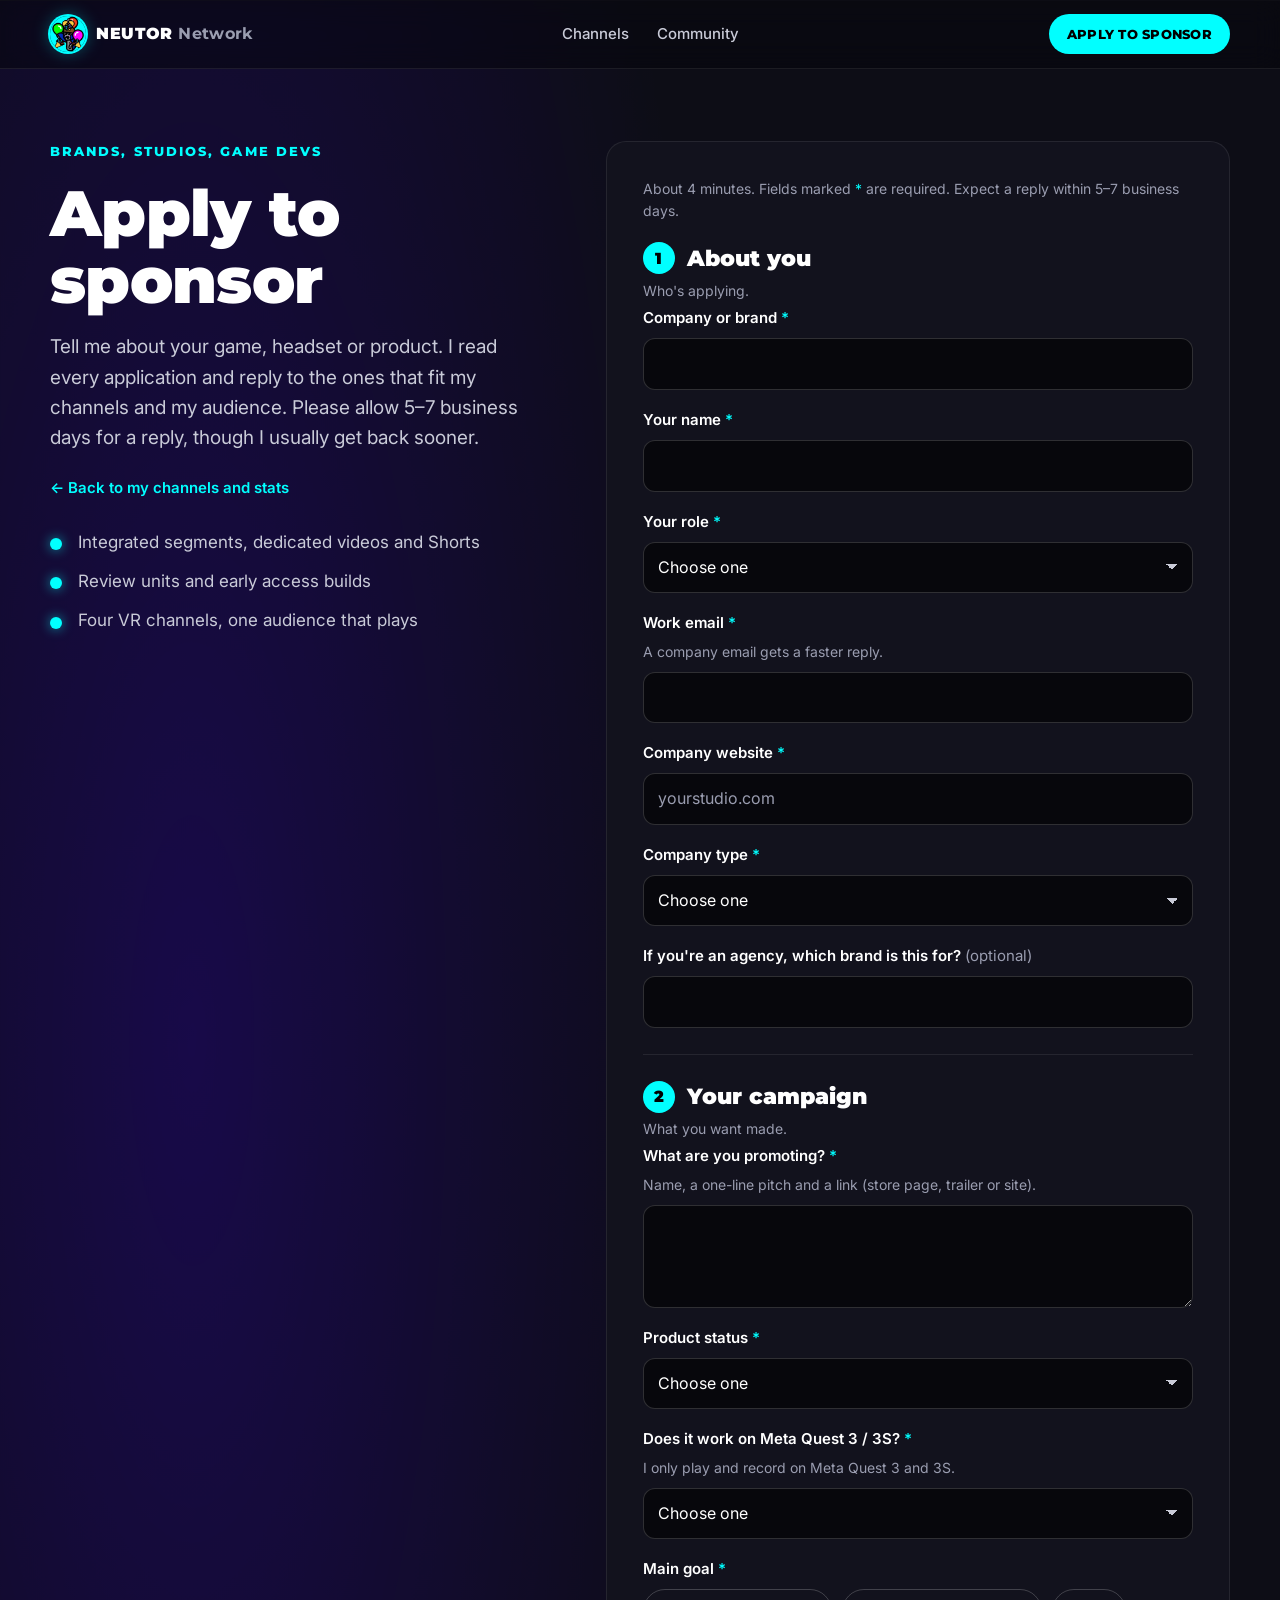
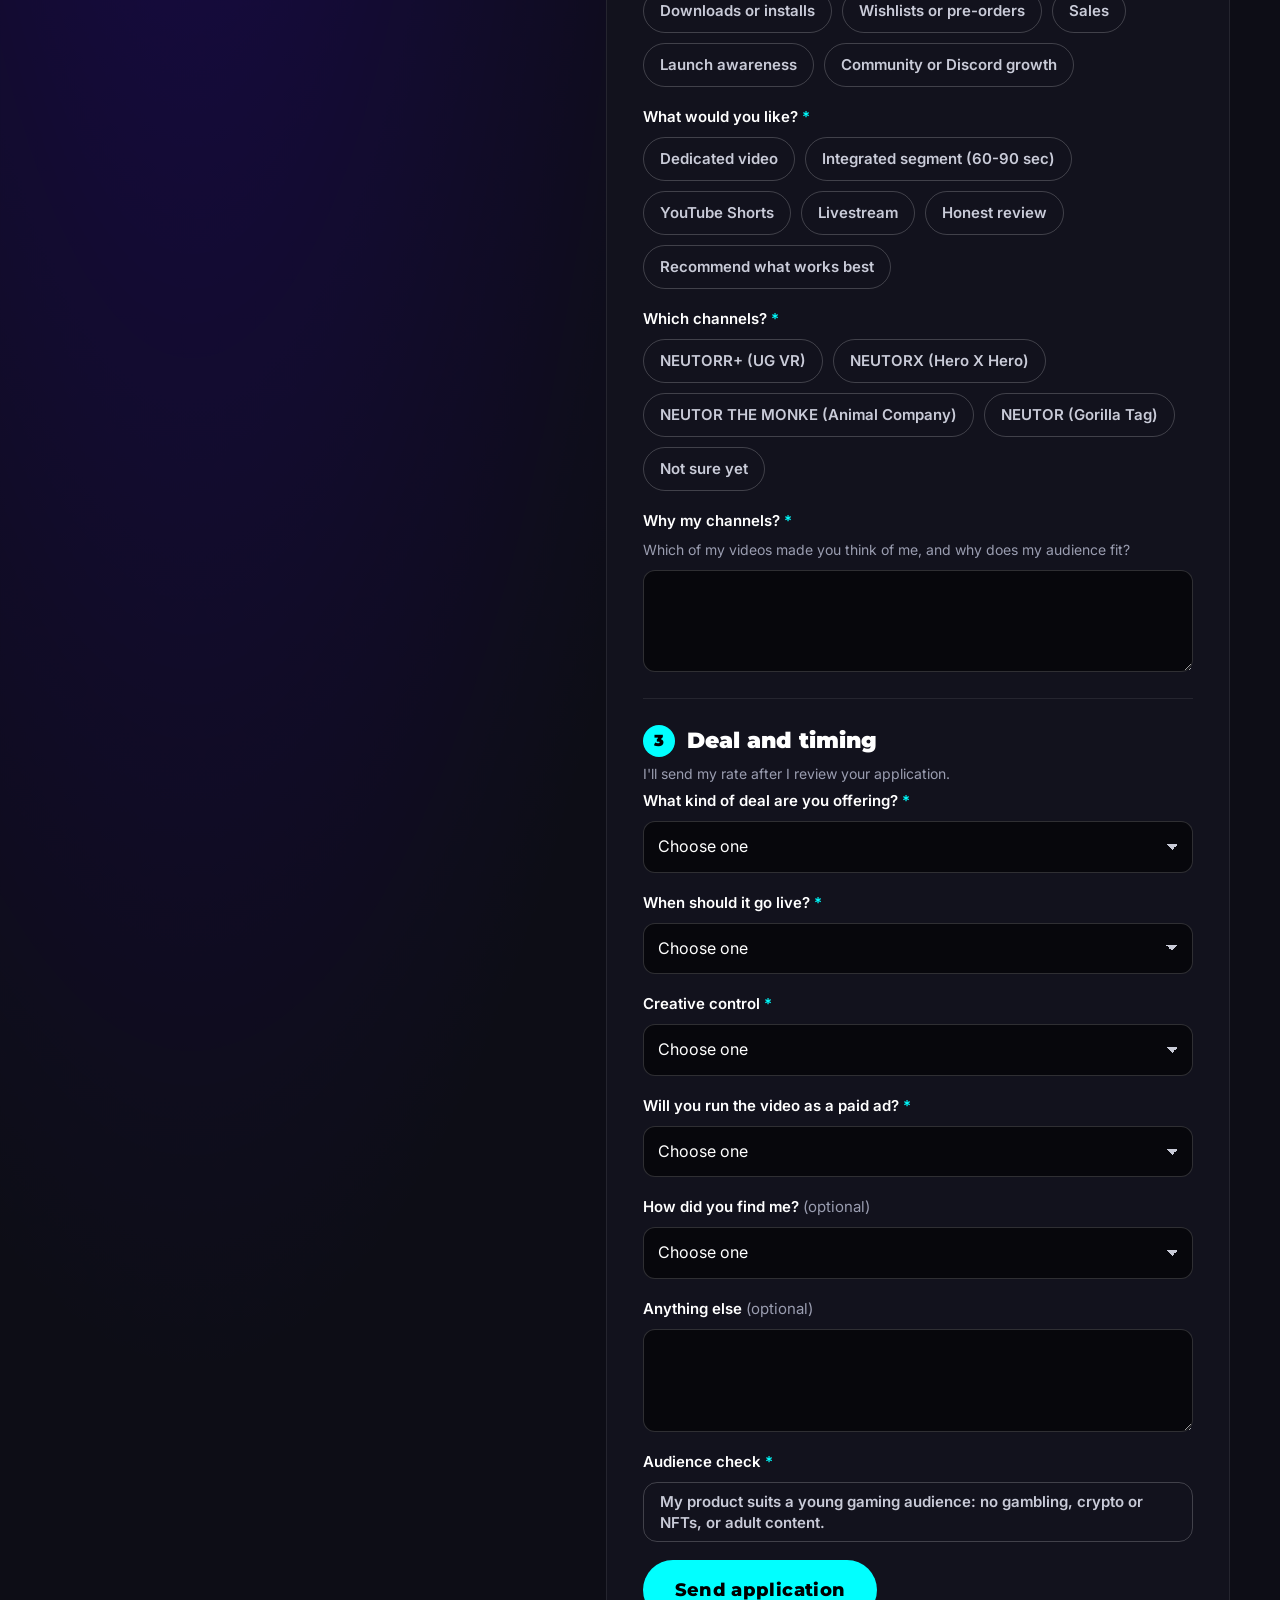
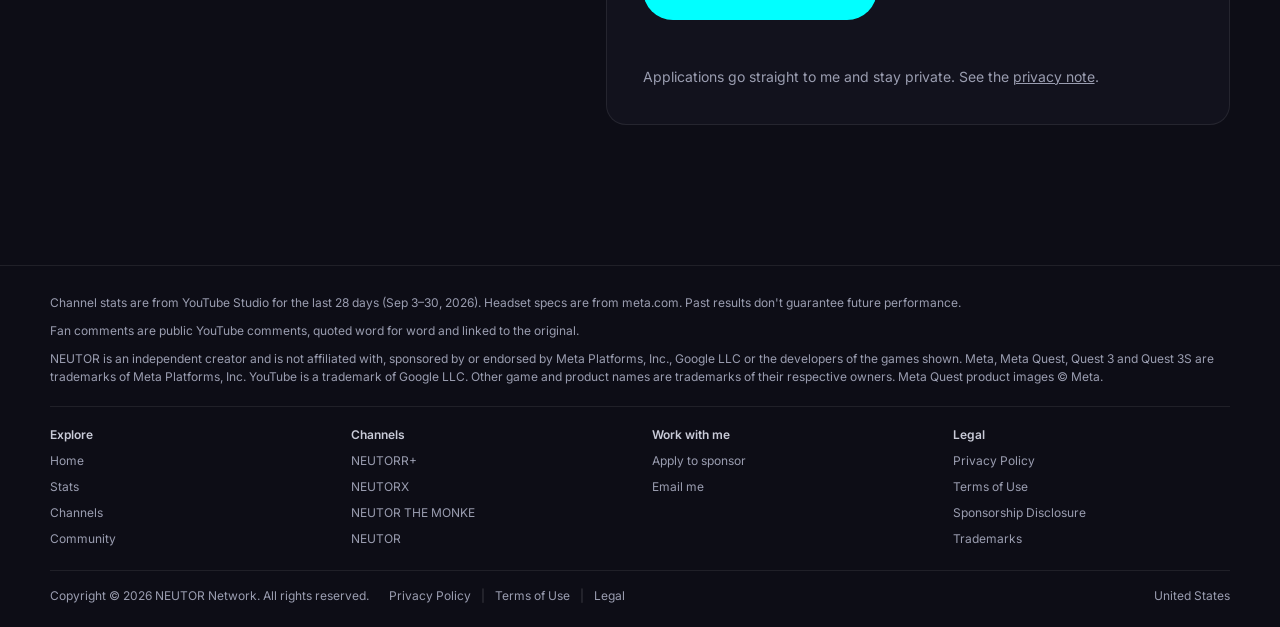
==== commit bb18b7de: "Real fan avatars, width-matched hero tagline, Apple-style footer and legal page Co-Authored-By: Clau" ====
--- a/apply.html
+++ b/apply.html
@@ -101,14 +101,59 @@
   </main>
 
   <footer class="site-footer">
-    <div class="wrap footer-inner">
-      <p class="footer-brand">© 2026 NEUTOR Network. All rights reserved.</p>
-      <p><strong>Not affiliated.</strong> NEUTOR is an independent creator. This site is not affiliated with, sponsored by or endorsed by Meta Platforms, Inc., YouTube or Google LLC, or the developers of UG VR, Hero X Hero, Animal Company or Gorilla Tag. The Quest 3 vs 3S plan is my own proposal to Meta, not an approved or paid partnership.</p>
-      <p><strong>Trademarks.</strong> Meta, Meta Quest, Quest 3 and Quest 3S are trademarks of Meta Platforms, Inc. YouTube is a trademark of Google LLC. Game names are trademarks of their respective owners and are used only to describe my content. Meta Quest product images © Meta, used to identify the products.</p>
-      <p><strong>Stats.</strong> Channel numbers come from YouTube Studio for the last 28 days (Sep 3–30, 2026), rounded where shown. Headset specs are from meta.com. Past results don't guarantee future performance.</p>
-      <p><strong>Comments.</strong> Fan comments are public YouTube comments quoted word for word, each linked to the original. Names and profile pictures are hidden to protect viewers' privacy.</p>
-      <p><strong>Sponsorships.</strong> Any paid partnership is clearly disclosed in the video, following YouTube's paid promotion rules and FTC guidelines.</p>
-      <p id="privacy"><strong>Privacy.</strong> This site doesn't use cookies or analytics (fonts load from Google Fonts). If you apply to sponsor, your answers are stored privately in my Google account, used only to review your application and reply, and never sold or shared. To have your application deleted, email <a href="mailto:neutor22@gmail.com">neutor22@gmail.com</a>.</p>
+    <div class="wrap">
+      <div class="footer-notes">
+        <p>Channel stats are from YouTube Studio for the last 28 days (Sep 3–30, 2026). Headset specs are from meta.com. Past results don't guarantee future performance.</p>
+        <p>Fan comments are public YouTube comments, quoted word for word and linked to the original.</p>
+        <p>NEUTOR is an independent creator and is not affiliated with, sponsored by or endorsed by Meta Platforms, Inc., Google LLC or the developers of the games shown. Meta, Meta Quest, Quest 3 and Quest 3S are trademarks of Meta Platforms, Inc. YouTube is a trademark of Google LLC. Other game and product names are trademarks of their respective owners. Meta Quest product images © Meta.</p>
+      </div>
+
+      <nav class="footer-directory" aria-label="Footer">
+        <div class="footer-col">
+          <h2>Explore</h2>
+          <ul>
+            <li><a href="index.html#top">Home</a></li>
+            <li><a href="index.html#numbers">Stats</a></li>
+            <li><a href="index.html#channels">Channels</a></li>
+            <li><a href="index.html#community">Community</a></li>
+          </ul>
+        </div>
+        <div class="footer-col">
+          <h2>Channels</h2>
+          <ul>
+            <li><a href="https://www.youtube.com/@NEUTOR_VRR" target="_blank" rel="noopener">NEUTORR+ <span class="visually-hidden">(opens in a new tab)</span></a></li>
+            <li><a href="https://www.youtube.com/channel/UCPEXOtn9LpLbzVFnzu2Xq4A" target="_blank" rel="noopener">NEUTORX <span class="visually-hidden">(opens in a new tab)</span></a></li>
+            <li><a href="https://www.youtube.com/@NEUTORTHEMONKE" target="_blank" rel="noopener">NEUTOR THE MONKE <span class="visually-hidden">(opens in a new tab)</span></a></li>
+            <li><a href="https://www.youtube.com/@NEUTOR_VR" target="_blank" rel="noopener">NEUTOR <span class="visually-hidden">(opens in a new tab)</span></a></li>
+          </ul>
+        </div>
+        <div class="footer-col">
+          <h2>Work with me</h2>
+          <ul>
+            <li><a href="apply.html">Apply to sponsor</a></li>
+            <li><a href="mailto:neutor22@gmail.com?subject=Partnership%20with%20NEUTOR">Email me</a></li>
+          </ul>
+        </div>
+        <div class="footer-col">
+          <h2>Legal</h2>
+          <ul>
+            <li><a href="legal.html#privacy">Privacy Policy</a></li>
+            <li><a href="legal.html#terms">Terms of Use</a></li>
+            <li><a href="legal.html#disclosure">Sponsorship Disclosure</a></li>
+            <li><a href="legal.html#trademarks">Trademarks</a></li>
+          </ul>
+        </div>
+      </nav>
+
+      <div class="footer-legal">
+        <p class="footer-copy">Copyright © 2026 NEUTOR Network. All rights reserved.</p>
+        <ul class="footer-links">
+          <li><a href="legal.html#privacy">Privacy Policy</a></li>
+          <li><a href="legal.html#terms">Terms of Use</a></li>
+          <li><a href="legal.html">Legal</a></li>
+        </ul>
+        <p class="footer-locale">United States</p>
+      </div>
     </div>
   </footer>
 
--- a/styles.css
+++ b/styles.css
@@ -128,20 +128,19 @@
 html.title-network .t-classic { display: inline; }
 html.title-network .t-new { display: none; }
 .hero-title .t-new { font-size: 1.22em; letter-spacing: -0.015em; }
-.hero-lockup { display: inline-flex; flex-direction: column; align-items: center; }
+.hero-lockup { display: inline-flex; flex-direction: column; align-items: stretch; }
 .hero-tagline {
-  margin-top: 10px; display: block; text-align: center; white-space: nowrap;
+  margin-top: 12px; display: block; text-align: center; white-space: nowrap;
   font-family: "Luckiest Guy", var(--display); font-weight: 400;
-  font-size: clamp(17px, 1.9vw, 27px); line-height: 1.1; letter-spacing: .04em;
+  font-size: clamp(19px, 3.35vw, 47px); line-height: 1; letter-spacing: .03em;
   color: var(--cyan);
-  text-shadow: 2px 2px 0 var(--indigo), 4px 4px 0 rgba(0,0,0,.5);
-  transform: rotate(-1.5deg);
-  animation: tagline-pop .8s cubic-bezier(.2,1.6,.4,1) .2s both;
+  text-shadow: 0 3px 0 var(--indigo), 0 0 22px rgba(1,255,255,.35);
+  animation: tagline-pop .7s cubic-bezier(.2,1.4,.4,1) .2s both;
 }
 html.title-network .hero-lockup { display: block; }
 @keyframes tagline-pop {
-  0% { opacity: 0; transform: rotate(-6deg) scale(.7); }
-  100% { opacity: 1; transform: rotate(-1.5deg) scale(1); }
+  0% { opacity: 0; transform: translateY(10px) scale(.92); }
+  100% { opacity: 1; transform: none; }
 }
 @media (prefers-reduced-motion: reduce) { .hero-tagline { animation: none; } }
 .hero-lead { margin-top: 24px; font-size: clamp(17px, 1.6vw, 20px); color: var(--ink-2); max-width: 30ch; }
@@ -160,6 +159,10 @@
   background: rgba(1,255,255,.12); border: 1px solid rgba(1,255,255,.4);
   font-size: 11px; letter-spacing: .1em; color: var(--cyan);
 }
+.meta-intro { padding-top: calc(68px + clamp(48px, 7vw, 90px)); padding-bottom: 0; }
+.meta-back { margin-top: 20px; }
+.meta-back a { color: var(--cyan); text-decoration: none; font-weight: 600; font-size: 15px; }
+.meta-back a:hover { text-decoration: underline; }
 .apply-page { padding-top: calc(68px + clamp(48px, 7vw, 90px)); min-height: 100vh; }
 .apply-back { margin-top: 20px; }
 .apply-back a { color: var(--cyan); text-decoration: none; font-weight: 600; font-size: 15px; }
@@ -415,11 +418,7 @@
 }
 .yt-avatar {
   flex: none; width: 40px; height: 40px; border-radius: 50%;
-  background:
-    radial-gradient(circle at 50% 38%, #8b8fa6 0 22%, transparent 23%),
-    radial-gradient(ellipse at 50% 100%, #8b8fa6 0 45%, transparent 46%),
-    #2a2b3d;
-  filter: blur(.2px);
+  object-fit: cover; background: #2a2b3d;
 }
 .yt-body { min-width: 0; flex: 1; }
 .yt-meta { display: flex; align-items: baseline; gap: 8px; font-size: 13px; }
@@ -518,8 +517,6 @@
 .contact-actions { display: flex; flex-wrap: wrap; gap: 12px; justify-content: flex-end; }
 
 /* Footer */
-.site-footer { border-top: 1px solid var(--line); padding: 32px 0 48px; color: var(--ink-3); font-size: 14px; }
-.footer-inner { display: grid; gap: 8px; }
 
 /* Reveal on scroll */
 .reveal { opacity: 0; transform: translateY(24px); transition: opacity .7s ease, transform .7s ease; }
@@ -575,7 +572,35 @@
   .spec-badge { animation: none; }
   .flip-hint { opacity: 1; transition: none; }
 }
-.footer-inner p { max-width: 90ch; line-height: 1.55; }
-.footer-inner strong { color: var(--ink-2); font-weight: 600; }
-.footer-inner a { color: var(--ink-2); }
-.footer-brand { color: var(--ink-2); }
+
+/* ---------- Footer (Apple-style: notes, directory, legal bar) ---------- */
+.site-footer { background: var(--bg-2); border-top: 1px solid var(--line); padding: 28px 0 22px; color: var(--ink-3); font-size: 12px; line-height: 1.5; }
+.footer-notes { display: grid; gap: 10px; padding-bottom: 20px; border-bottom: 1px solid var(--line); }
+.footer-notes p { max-width: none; }
+.footer-directory { display: grid; grid-template-columns: repeat(4, 1fr); gap: 24px; padding: 22px 0; border-bottom: 1px solid var(--line); }
+.footer-col h2 { font-family: var(--body); font-size: 12px; font-weight: 600; color: var(--ink-2); margin-bottom: 10px; letter-spacing: 0; }
+.footer-col ul { list-style: none; margin: 0; padding: 0; display: grid; gap: 8px; }
+.footer-col a, .footer-links a, .footer-notes a { color: var(--ink-3); text-decoration: none; }
+.footer-col a:hover, .footer-links a:hover { color: var(--ink); text-decoration: underline; }
+.footer-legal { display: flex; flex-wrap: wrap; align-items: center; gap: 8px 20px; padding-top: 16px; }
+.footer-links { display: flex; flex-wrap: wrap; list-style: none; margin: 0; padding: 0; }
+.footer-links li + li::before { content: "|"; margin: 0 10px; color: rgba(255,255,255,.2); }
+.footer-locale { margin-left: auto; }
+@media (max-width: 860px) {
+  .footer-directory { grid-template-columns: repeat(2, 1fr); }
+  .footer-locale { margin-left: 0; width: 100%; }
+}
+
+/* ---------- Legal page ---------- */
+.legal-page { padding-top: calc(68px + clamp(48px, 7vw, 90px)); }
+.legal-wrap { max-width: 760px; }
+.legal-updated { color: var(--ink-3); margin-top: 14px; font-size: 14px; }
+.legal-toc { display: flex; flex-wrap: wrap; gap: 10px; margin: 28px 0 8px; }
+.legal-toc a { padding: 8px 16px; border-radius: 999px; border: 1px solid rgba(255,255,255,.2); color: var(--ink-2); text-decoration: none; font-size: 14px; }
+.legal-toc a:hover { border-color: var(--cyan); color: var(--cyan); }
+.legal-wrap section { padding-top: 44px; scroll-margin-top: 80px; }
+.legal-wrap h2 { font-size: 28px; font-weight: 900; margin-bottom: 14px; }
+.legal-wrap h3 { font-family: var(--body); font-size: 17px; font-weight: 600; margin: 22px 0 6px; }
+.legal-wrap p, .legal-wrap li { color: var(--ink-2); font-size: 16px; }
+.legal-wrap ul { padding-left: 20px; display: grid; gap: 10px; }
+.legal-wrap a { color: var(--cyan); }
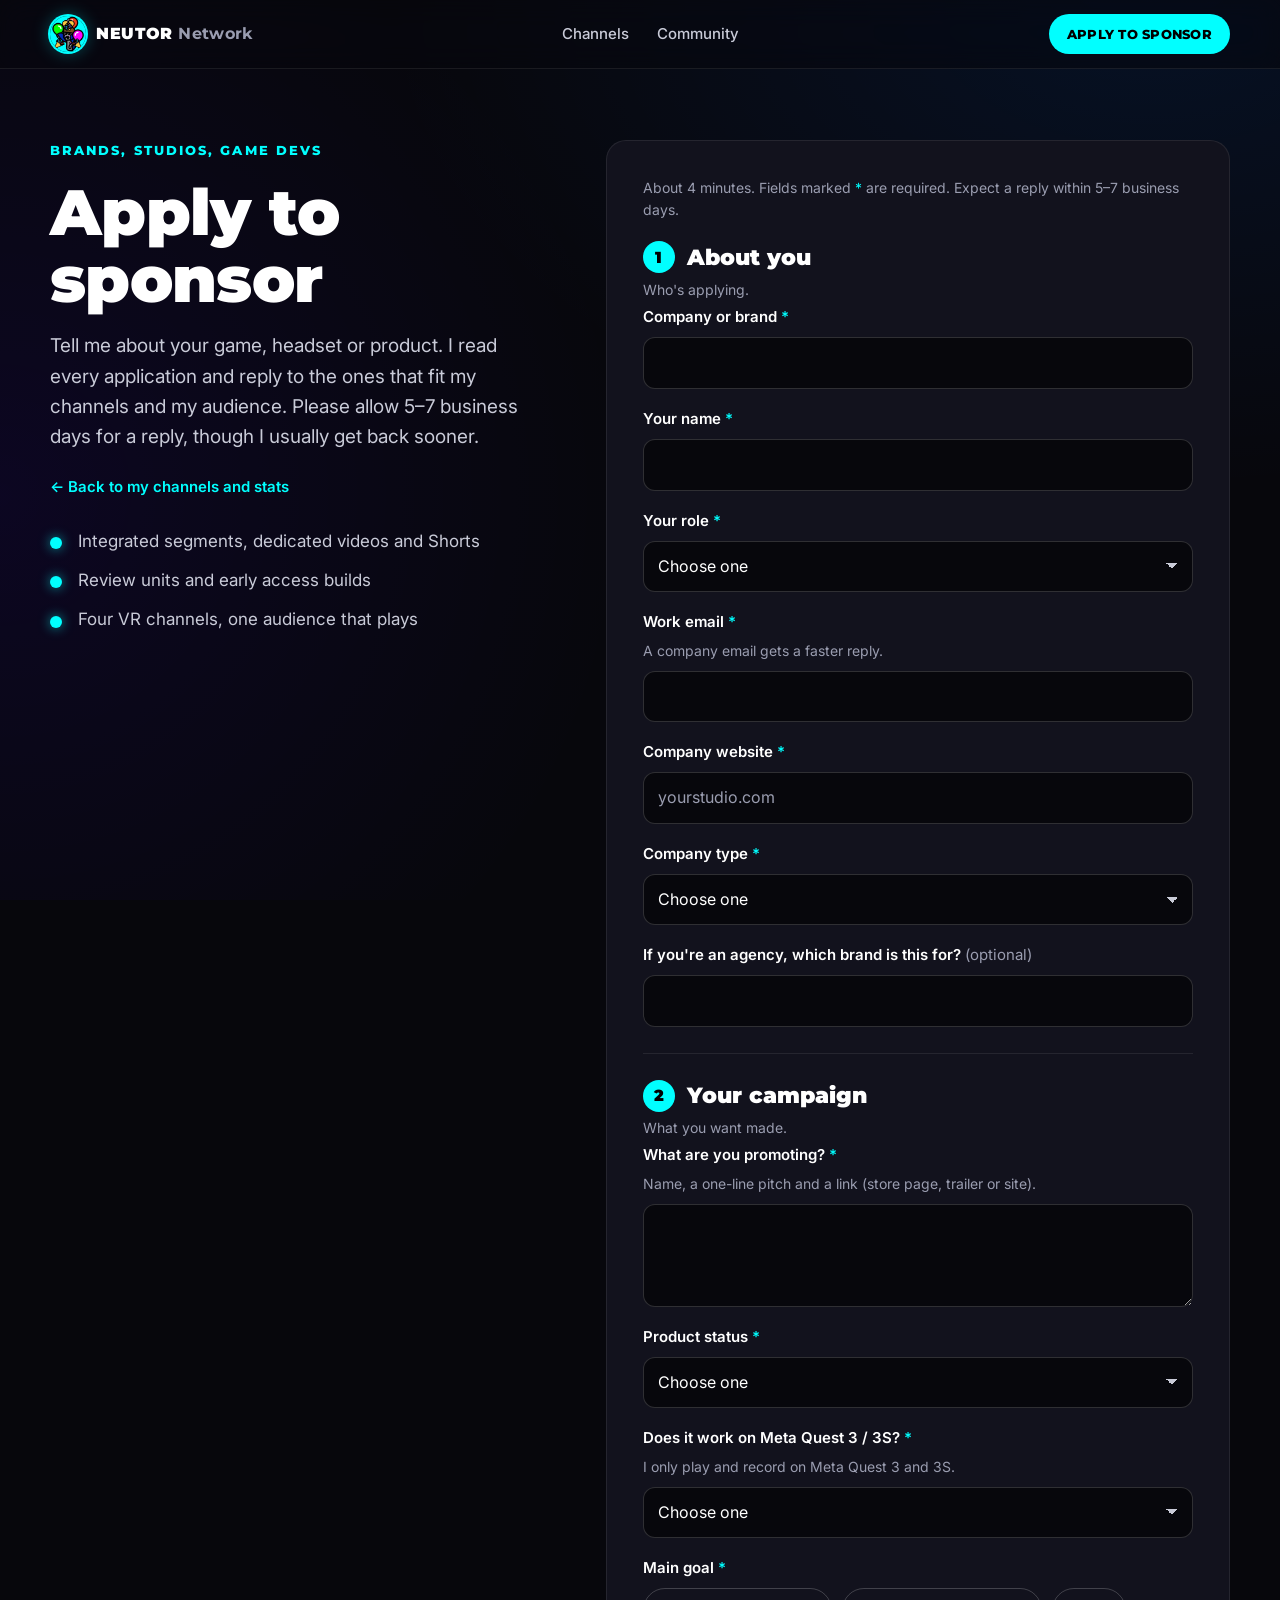
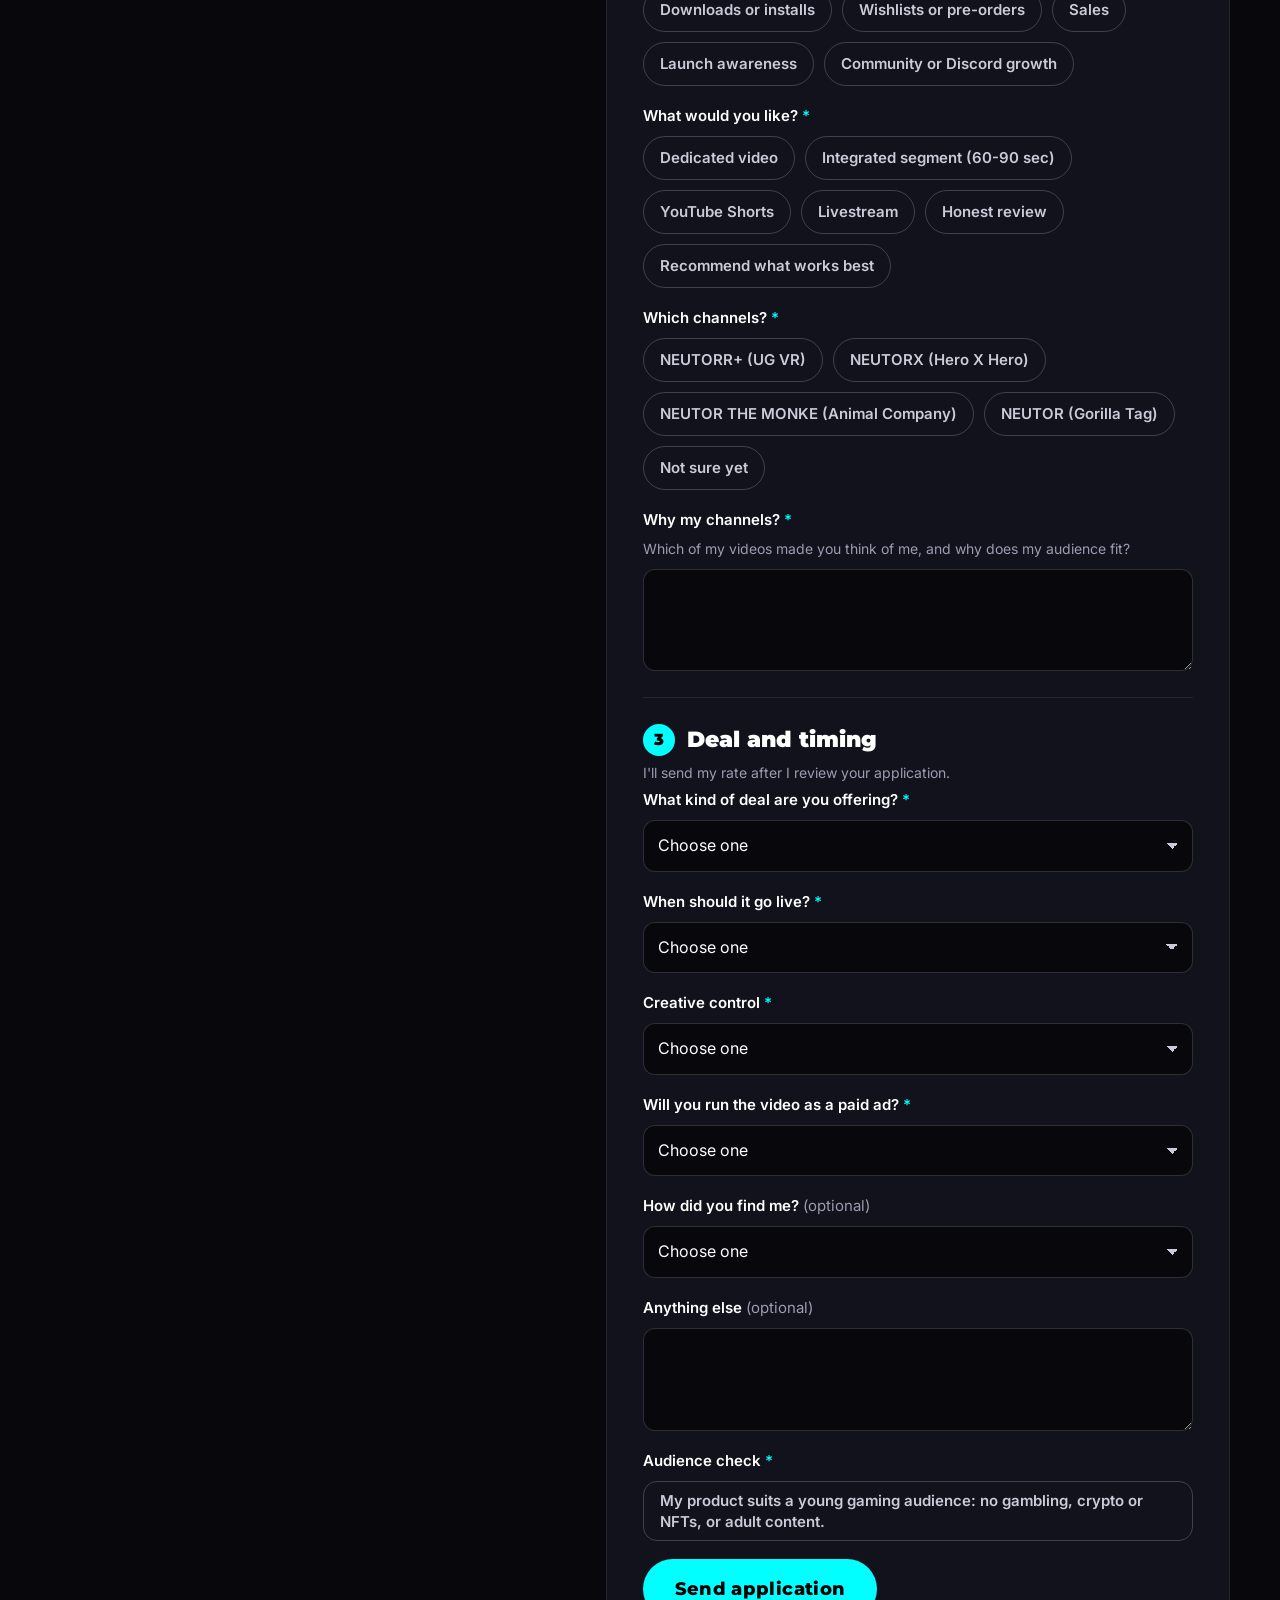
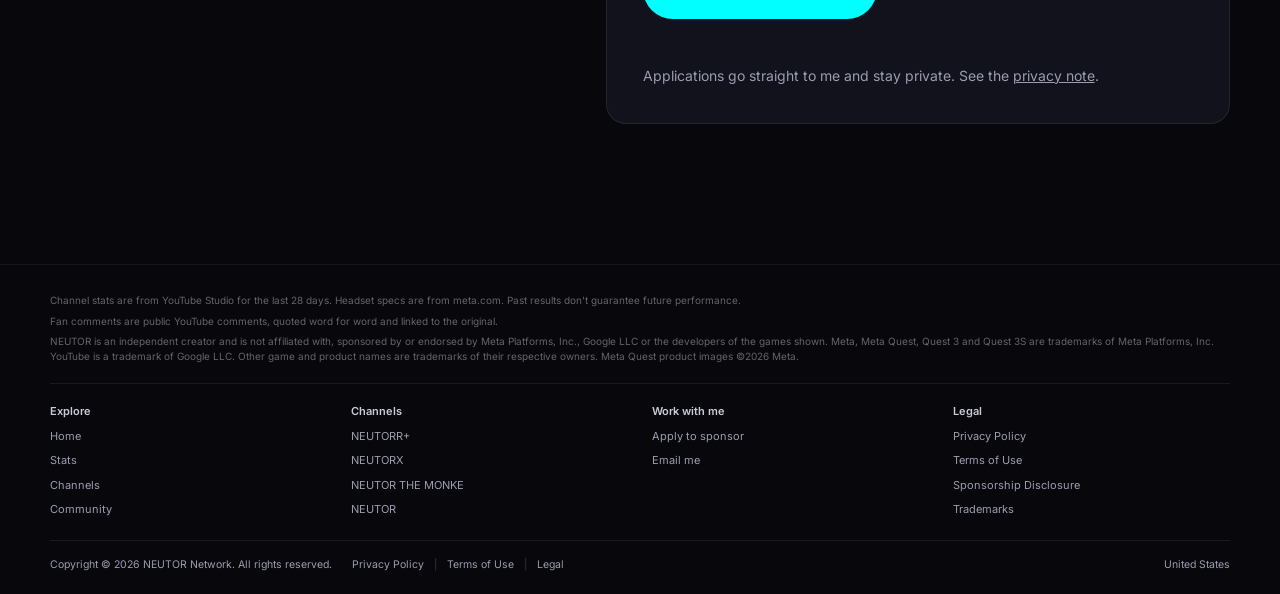
==== commit 7204cfb3: "Drop scroll hint and headset flip specs, simplify dates, smaller fine print, continuous backdrop - M" ====
--- a/apply.html
+++ b/apply.html
@@ -15,7 +15,7 @@
   <link href="https://fonts.googleapis.com/css2?family=Inter:wght@400;500;600&family=Luckiest+Guy&family=Montserrat:wght@700;800;900&display=swap" rel="stylesheet">
   <!-- Headline style switch: add ?title=network to the URL for the original "NEUTOR Network" headline -->
   <script>if (/[?&]title=network\b/.test(location.search)) document.documentElement.classList.add("title-network");</script>
-  <link rel="stylesheet" href="styles.css">
+  <link rel="stylesheet" href="styles.css?v=20261003b">
 </head>
 <body>
   <a class="skip-link" href="#main">Skip to content</a>
@@ -103,9 +103,9 @@
   <footer class="site-footer">
     <div class="wrap">
       <div class="footer-notes">
-        <p>Channel stats are from YouTube Studio for the last 28 days (Sep 3–30, 2026). Headset specs are from meta.com. Past results don't guarantee future performance.</p>
+        <p>Channel stats are from YouTube Studio for the last 28 days. Headset specs are from meta.com. Past results don't guarantee future performance.</p>
         <p>Fan comments are public YouTube comments, quoted word for word and linked to the original.</p>
-        <p>NEUTOR is an independent creator and is not affiliated with, sponsored by or endorsed by Meta Platforms, Inc., Google LLC or the developers of the games shown. Meta, Meta Quest, Quest 3 and Quest 3S are trademarks of Meta Platforms, Inc. YouTube is a trademark of Google LLC. Other game and product names are trademarks of their respective owners. Meta Quest product images © Meta.</p>
+        <p>NEUTOR is an independent creator and is not affiliated with, sponsored by or endorsed by Meta Platforms, Inc., Google LLC or the developers of the games shown. Meta, Meta Quest, Quest 3 and Quest 3S are trademarks of Meta Platforms, Inc. YouTube is a trademark of Google LLC. Other game and product names are trademarks of their respective owners. Meta Quest product images ©2026 Meta.</p>
       </div>
 
       <nav class="footer-directory" aria-label="Footer">
@@ -157,6 +157,6 @@
     </div>
   </footer>
 
-  <script src="script.js" defer></script>
+  <script src="script.js?v=20261003b" defer></script>
 </body>
 </html>
--- a/styles.css
+++ b/styles.css
@@ -177,7 +177,6 @@
   padding: 0 2% 15%;
 }
 .headset { position: relative; margin: 0; z-index: 2; display: flex; flex-direction: column; align-items: center; }
-.headset:hover, .headset:focus-within, .headset:has(.is-flipped) { z-index: 6; }
 .headset-body {
   will-change: transform;
   filter: drop-shadow(0 24px 40px rgba(0,0,0,.55)) drop-shadow(0 0 30px rgba(0,108,255,.25));
@@ -417,8 +416,8 @@
   border-left: 3px solid var(--qc, var(--cyan));
 }
 .yt-avatar {
-  flex: none; width: 40px; height: 40px; border-radius: 50%;
-  object-fit: cover; background: #2a2b3d;
+  flex: none; width: 44px; height: 44px; border-radius: 50%;
+  object-fit: cover; background: #2a2b3d; box-shadow: 0 0 0 2px rgba(255,255,255,.12);
 }
 .yt-body { min-width: 0; flex: 1; }
 .yt-meta { display: flex; align-items: baseline; gap: 8px; font-size: 13px; }
@@ -604,3 +603,35 @@
 .legal-wrap p, .legal-wrap li { color: var(--ink-2); font-size: 16px; }
 .legal-wrap ul { padding-left: 20px; display: grid; gap: 10px; }
 .legal-wrap a { color: var(--cyan); }
+
+/* ---------- Image credit, static Quest specs ---------- */
+.img-credit {
+  position: absolute; right: 2%; bottom: 2%; z-index: 3; margin: 0;
+  font-size: 10px; letter-spacing: .02em; color: rgba(255,255,255,.35);
+}
+.versus-img { display: flex; justify-content: center; width: 100%; }
+.spec-static { width: min(360px, 100%); }
+.spec-static div { font-size: 14px; padding-bottom: 8px; }
+.spec-why { width: min(360px, 100%); font-size: 14px; line-height: 1.5; color: var(--ink-2); }
+.spec-why strong { color: var(--ink); }
+
+/* Fine print: small and quiet */
+.site-footer { font-size: 11px; }
+.footer-notes { gap: 6px; }
+.footer-notes p { font-size: 10px; line-height: 1.45; color: rgba(255,255,255,.38); }
+.footer-col h2 { font-size: 11px; }
+.footer-legal { font-size: 10.5px; }
+
+/* One continuous backdrop: no hard cuts between sections */
+body {
+  background:
+    radial-gradient(1100px 700px at 90% 0%, rgba(0,108,255,.10), transparent 70%),
+    radial-gradient(900px 900px at 0% 55%, rgba(63,0,255,.09), transparent 70%),
+    var(--bg);
+  background-attachment: fixed;
+}
+.numbers, .channels, .quest, .community, .contact, .apply, .meta-intro, .legal-page { background: transparent; border-top: 0; }
+.section + .section { padding-top: clamp(40px, 6vw, 80px); }
+.scene + .section { padding-top: clamp(40px, 6vw, 80px); }
+.site-footer { background: transparent; border-top: 1px solid rgba(255,255,255,.06); }
+.scene-bg { -webkit-mask-image: linear-gradient(to bottom, #000 70%, transparent); mask-image: linear-gradient(to bottom, #000 70%, transparent); }
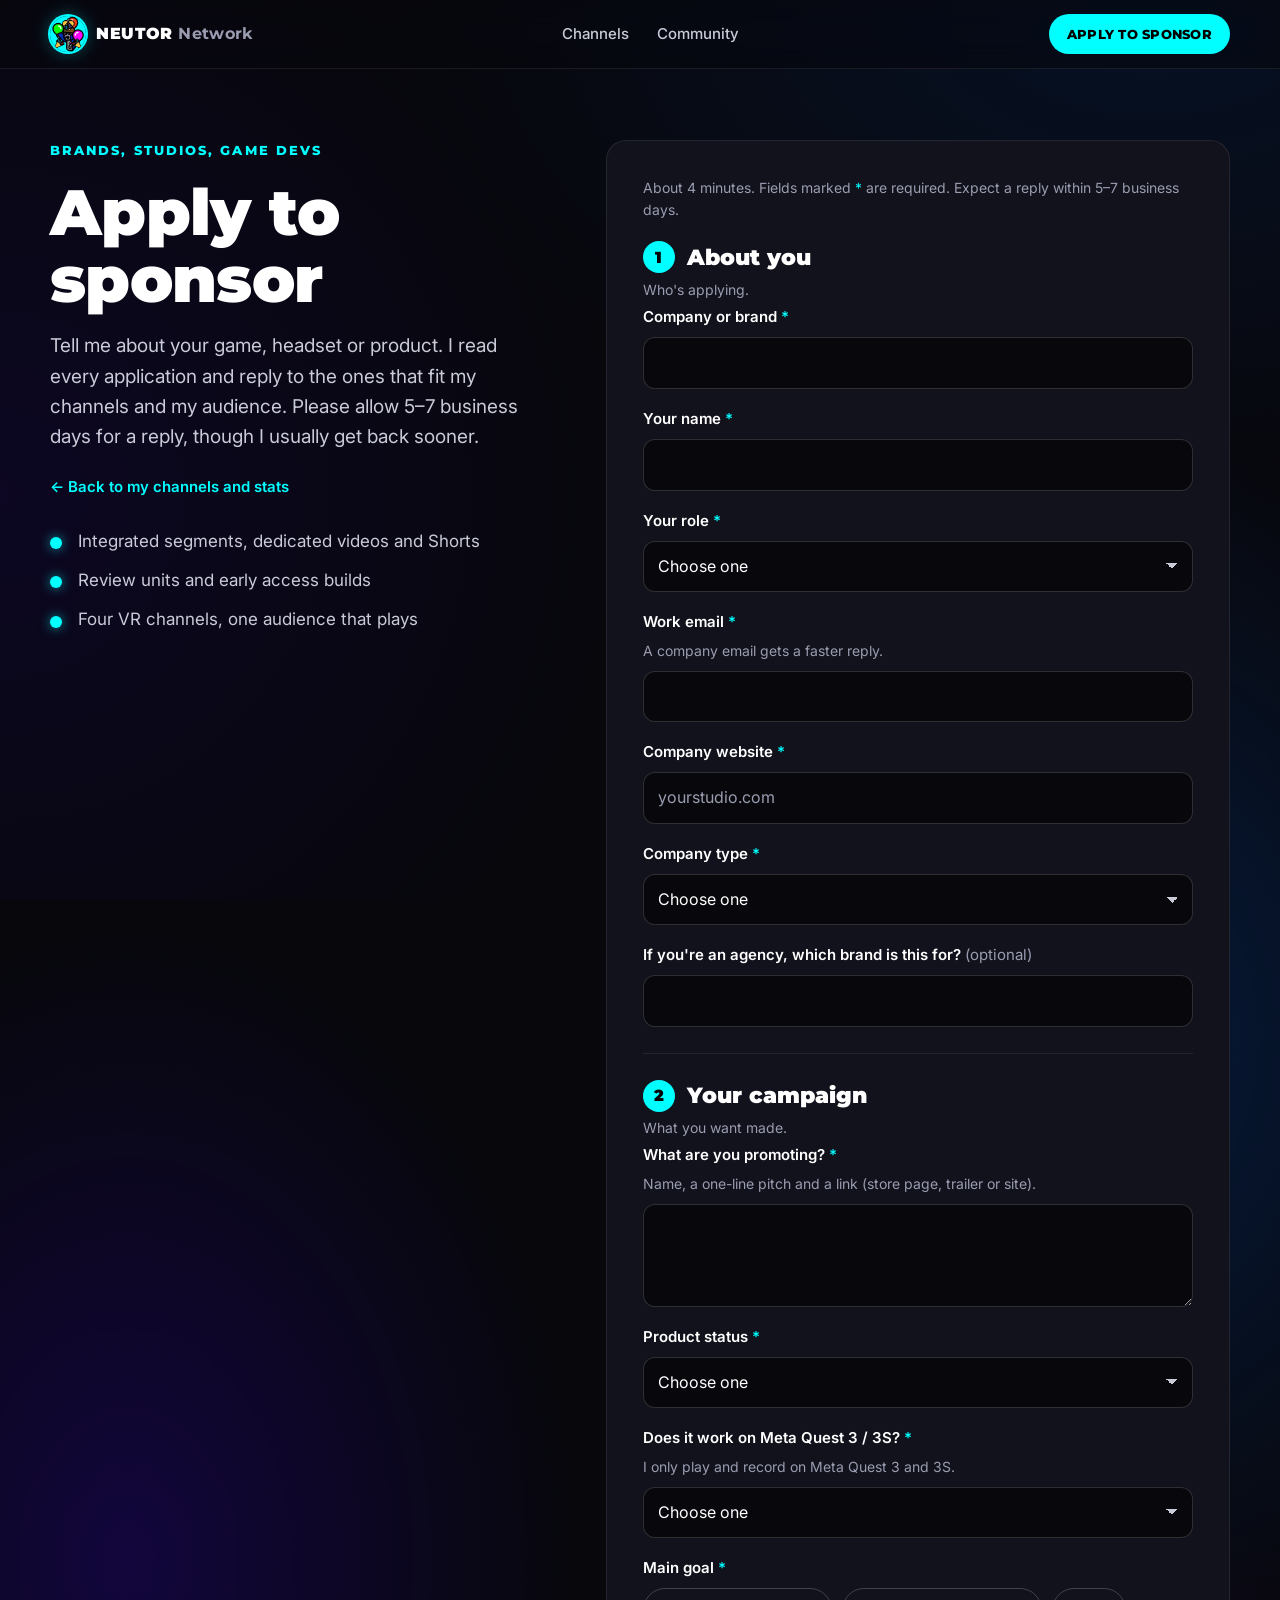
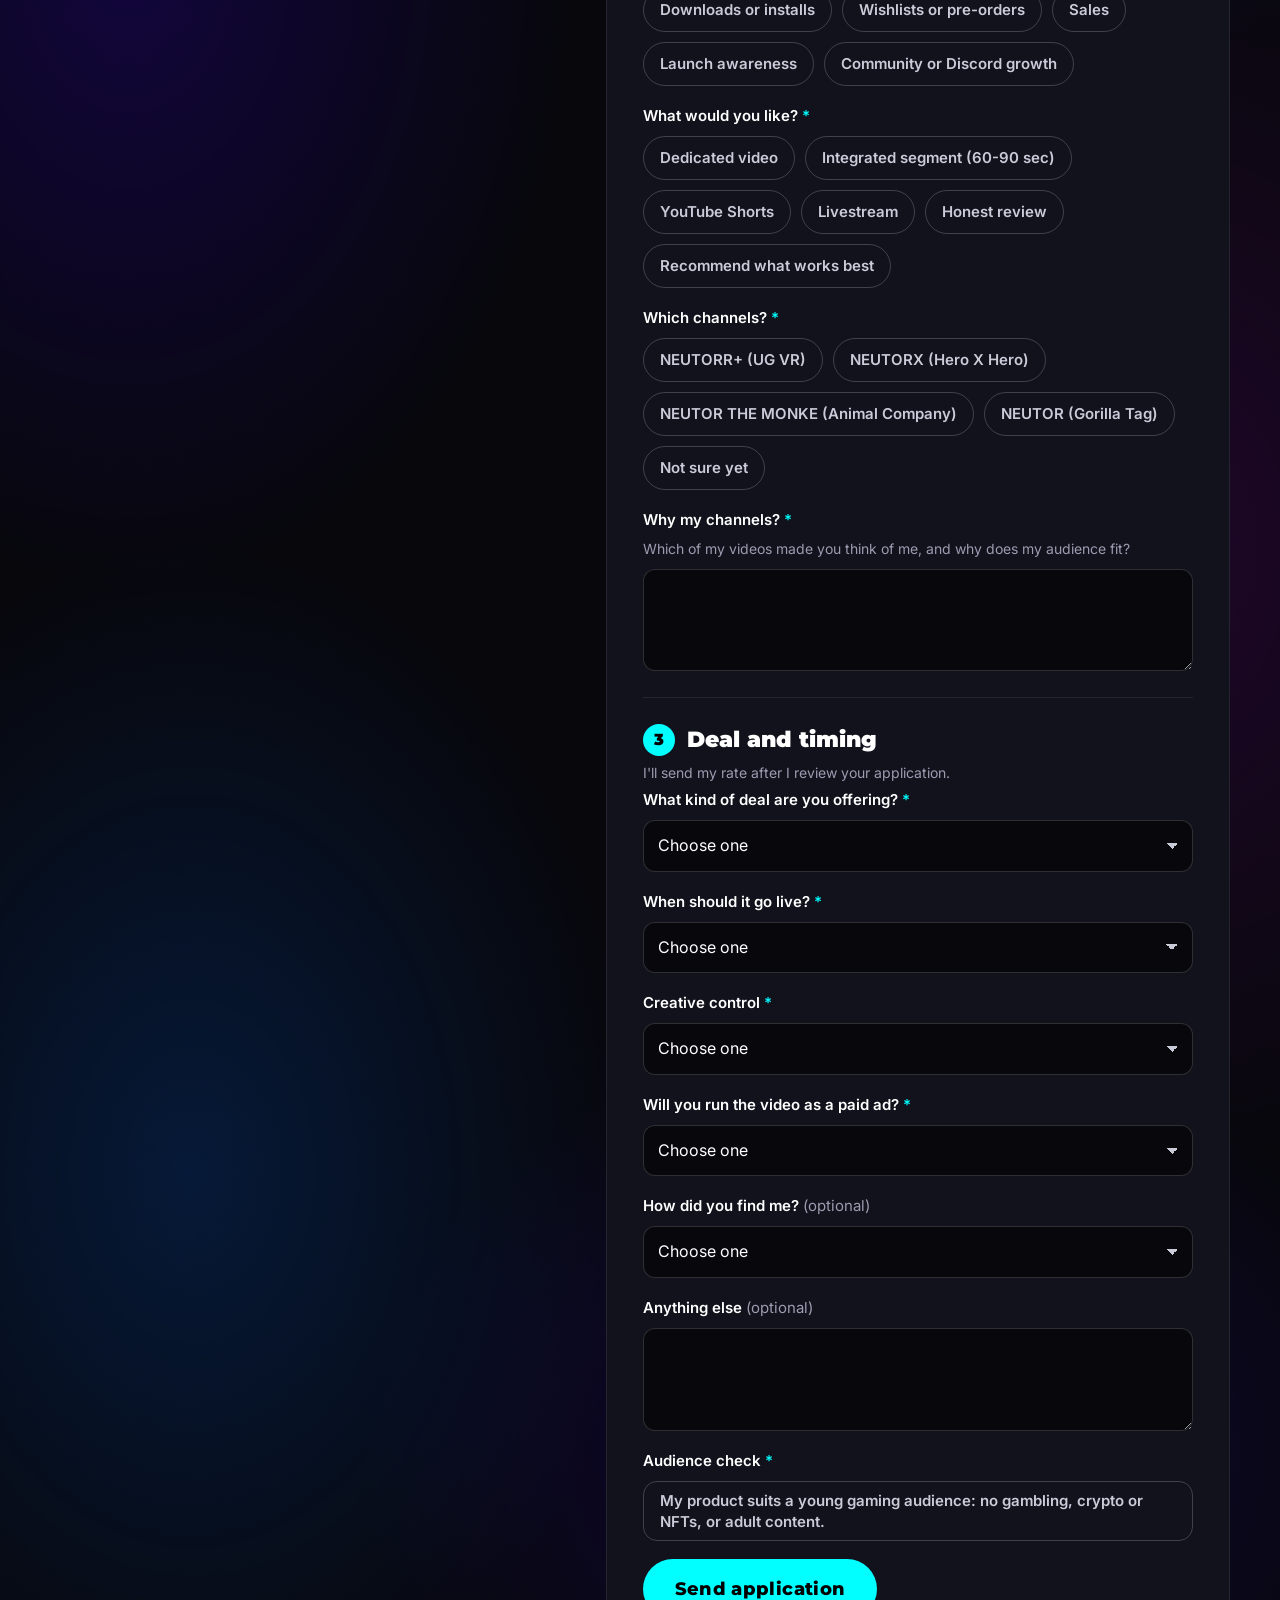
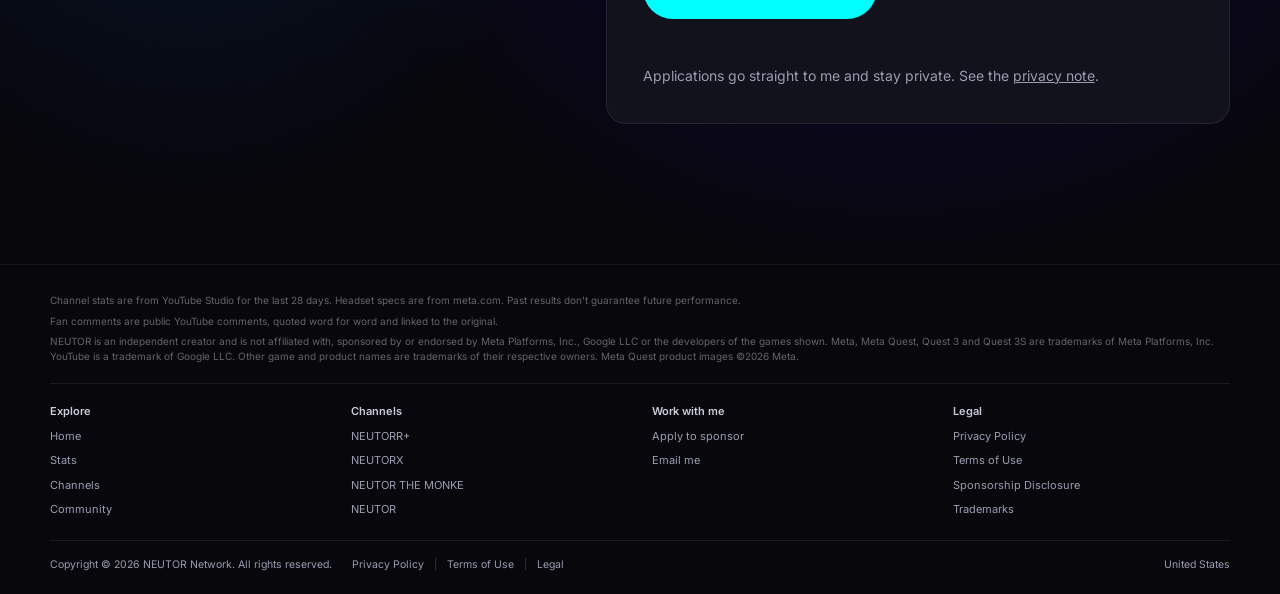
==== commit be922a54: "Carry hero color down the page with soft glows Co-Authored-By: Claude Opus 5.5 <noreply@anthropic.co" ====
--- a/apply.html
+++ b/apply.html
@@ -15,7 +15,7 @@
   <link href="https://fonts.googleapis.com/css2?family=Inter:wght@400;500;600&family=Luckiest+Guy&family=Montserrat:wght@700;800;900&display=swap" rel="stylesheet">
   <!-- Headline style switch: add ?title=network to the URL for the original "NEUTOR Network" headline -->
   <script>if (/[?&]title=network\b/.test(location.search)) document.documentElement.classList.add("title-network");</script>
-  <link rel="stylesheet" href="styles.css?v=20261003b">
+  <link rel="stylesheet" href="styles.css?v=20261003c">
 </head>
 <body>
   <a class="skip-link" href="#main">Skip to content</a>
@@ -157,6 +157,6 @@
     </div>
   </footer>
 
-  <script src="script.js?v=20261003b" defer></script>
+  <script src="script.js?v=20261003c" defer></script>
 </body>
 </html>
--- a/styles.css
+++ b/styles.css
@@ -635,3 +635,16 @@
 .scene + .section { padding-top: clamp(40px, 6vw, 80px); }
 .site-footer { background: transparent; border-top: 1px solid rgba(255,255,255,.06); }
 .scene-bg { -webkit-mask-image: linear-gradient(to bottom, #000 70%, transparent); mask-image: linear-gradient(to bottom, #000 70%, transparent); }
+
+/* Carry the hero's color down the page instead of dropping to flat black */
+main { position: relative; isolation: isolate; }
+main::before {
+  content: ""; position: absolute; inset: 0; z-index: -1; pointer-events: none;
+  background:
+    radial-gradient(55% 900px at 85% 30%, rgba(0,108,255,.20), transparent 70%),
+    radial-gradient(50% 900px at 10% 45%, rgba(63,0,255,.20), transparent 70%),
+    radial-gradient(55% 900px at 90% 62%, rgba(210,0,255,.12), transparent 70%),
+    radial-gradient(50% 900px at 15% 80%, rgba(0,108,255,.18), transparent 70%),
+    radial-gradient(60% 600px at 70% 88%, rgba(63,0,255,.18), transparent 70%);
+}
+.scene-bg { -webkit-mask-image: linear-gradient(to bottom, #000 80%, transparent); mask-image: linear-gradient(to bottom, #000 80%, transparent); }
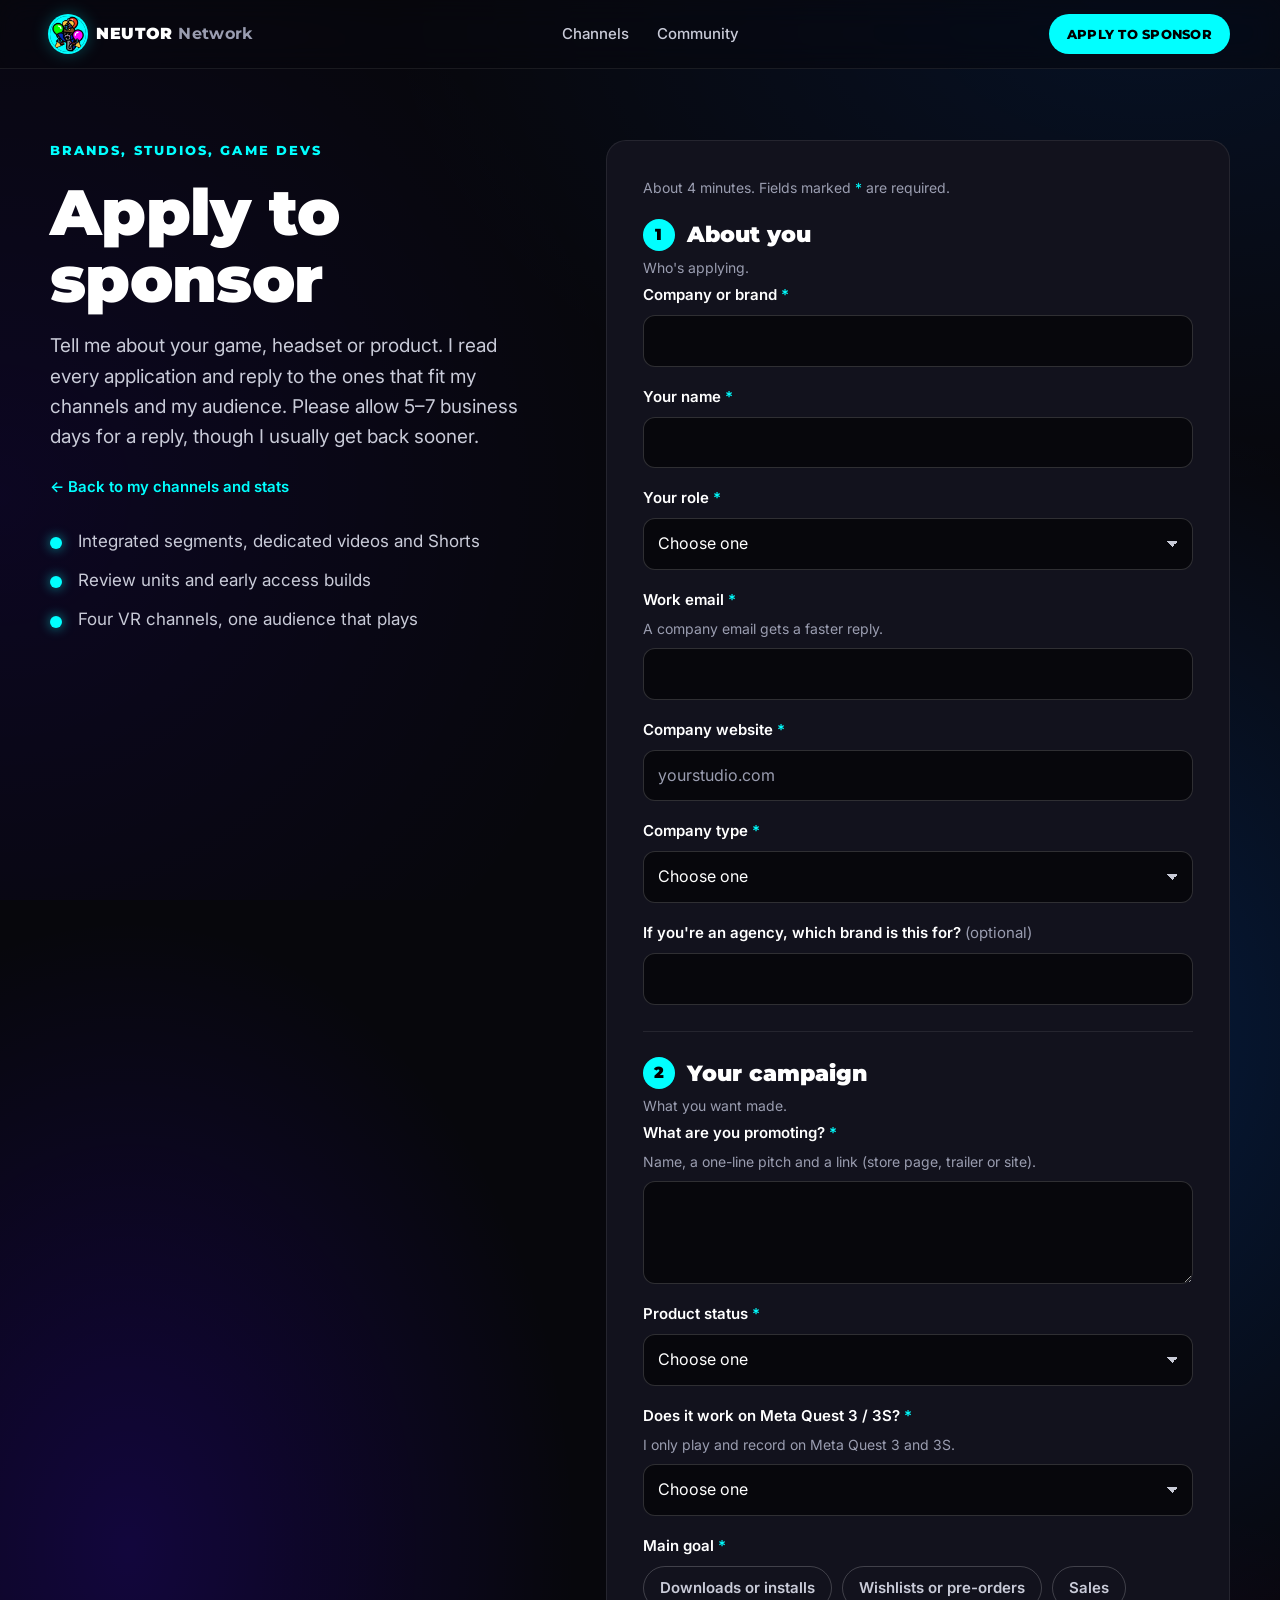
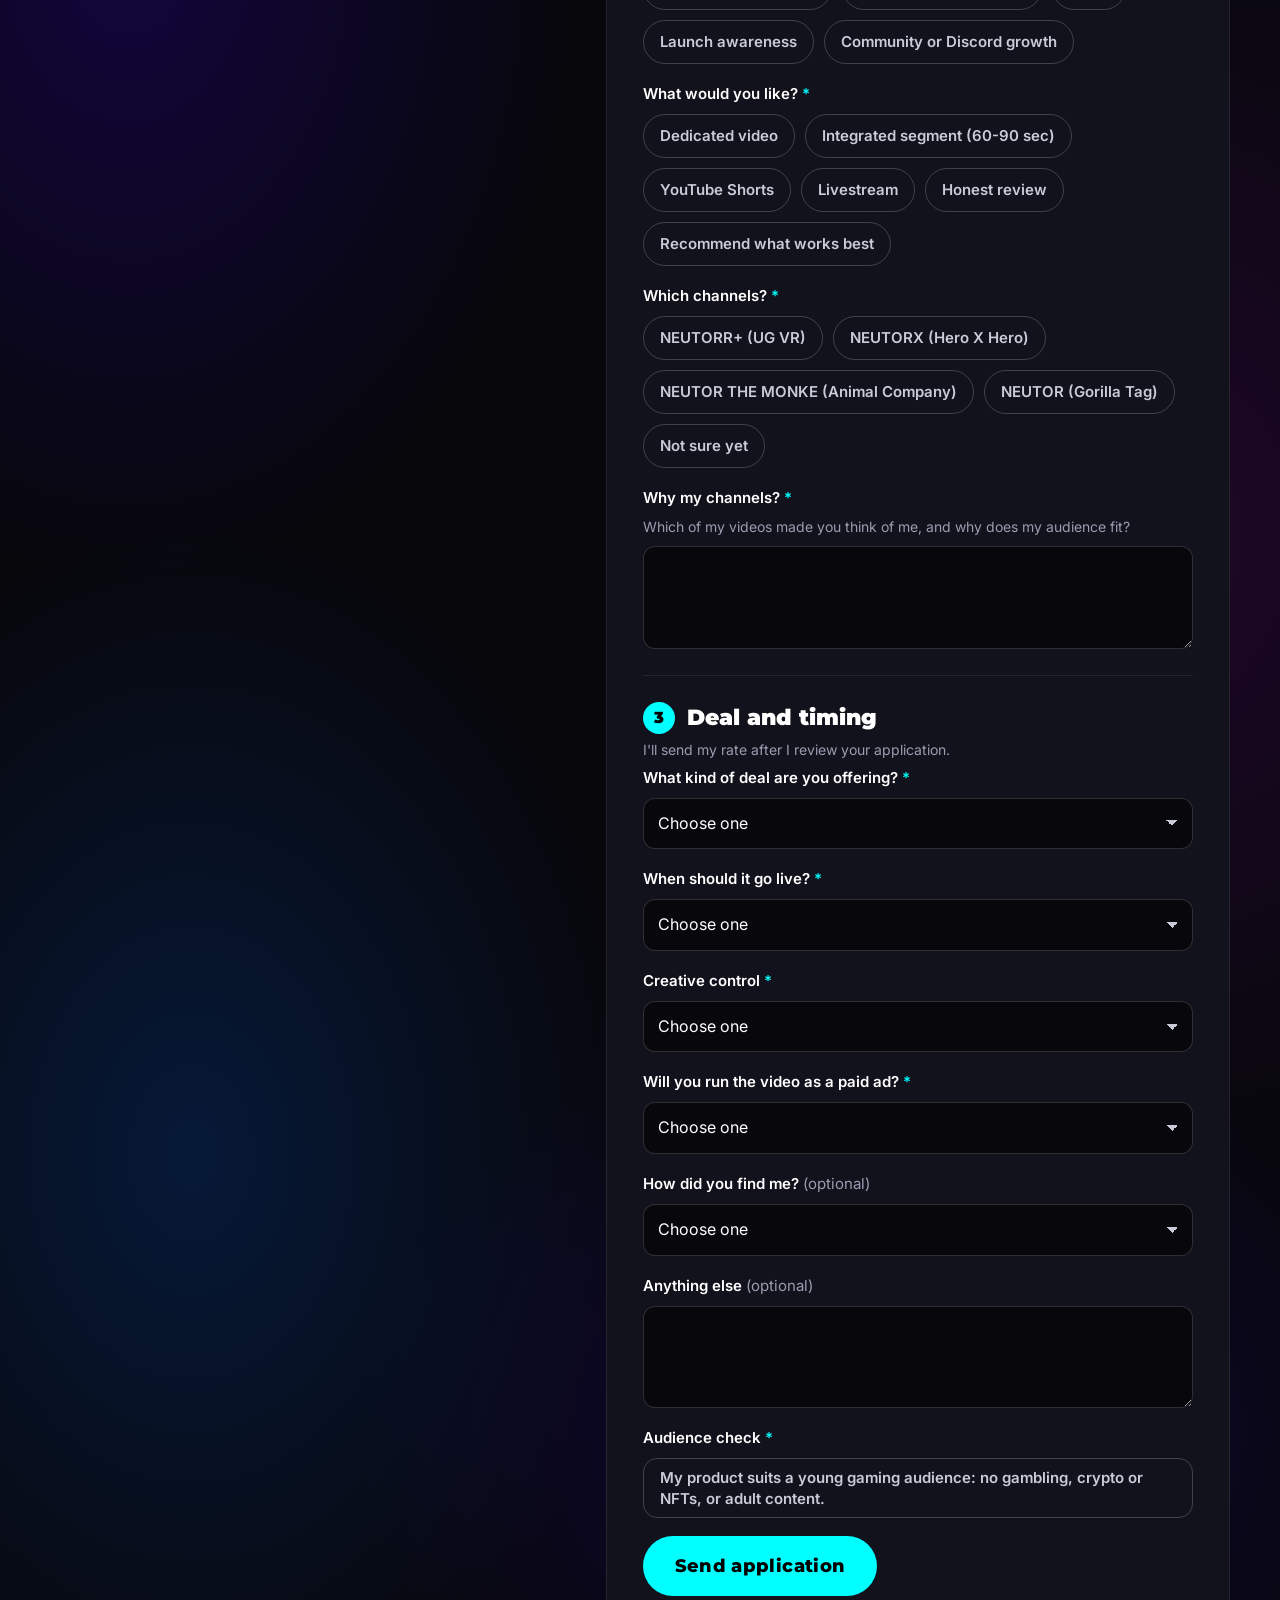
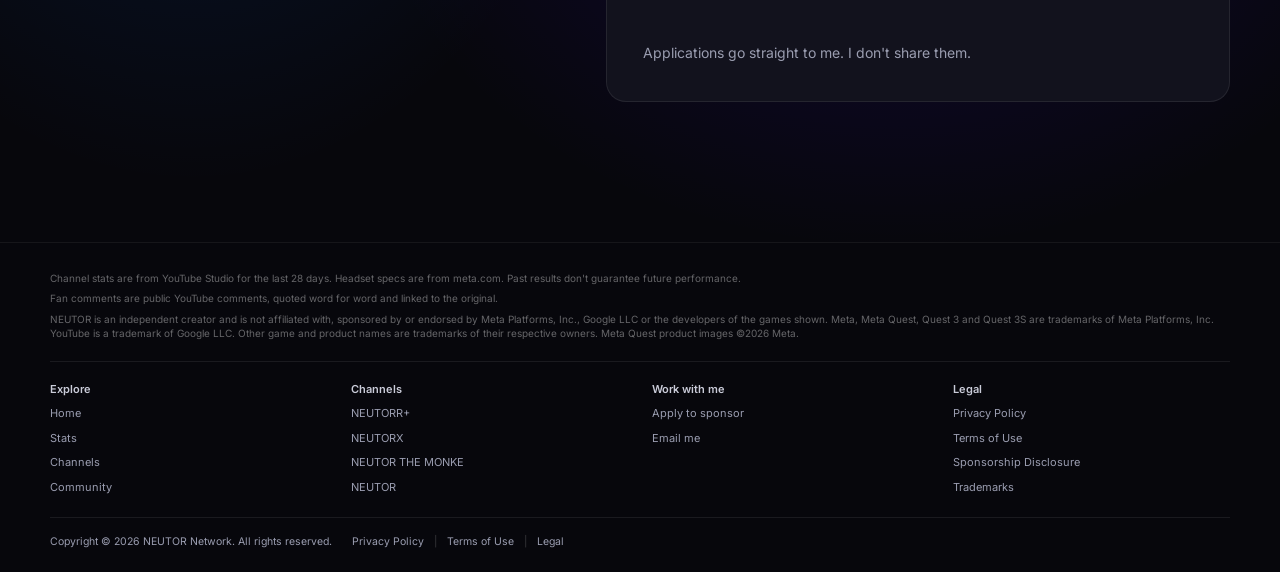
==== commit cb1855c2: "Bring back hero headset specs once landed; State your role box for Other; drop footer location Co-Au" ====
--- a/apply.html
+++ b/apply.html
@@ -15,7 +15,7 @@
   <link href="https://fonts.googleapis.com/css2?family=Inter:wght@400;500;600&family=Luckiest+Guy&family=Montserrat:wght@700;800;900&display=swap" rel="stylesheet">
   <!-- Headline style switch: add ?title=network to the URL for the original "NEUTOR Network" headline -->
   <script>if (/[?&]title=network\b/.test(location.search)) document.documentElement.classList.add("title-network");</script>
-  <link rel="stylesheet" href="styles.css?v=20261003c">
+  <link rel="stylesheet" href="styles.css?v=20261003d">
 </head>
 <body>
   <a class="skip-link" href="#main">Skip to content</a>
@@ -54,12 +54,13 @@
 
         <form class="apply-form" id="apply-form" novalidate method="post"
               action="https://docs.google.com/forms/d/e/FORM_PUBLIC_ID/formResponse">
-          <p class="form-note">About 4 minutes. Fields marked <span class="req">*</span> are required. Expect a reply within 5–7 business days.</p>
+          <p class="form-note">About 4 minutes. Fields marked <span class="req">*</span> are required.</p>
           <fieldset class="form-step">
             <legend class="step-title"><span class="step-num">1</span>About you <span class="step-sub">Who&#x27;s applying.</span></legend>
             <div class="field" data-label="Company or brand"><label for="ap-company">Company or brand <span class="req" aria-hidden="true">*</span></label><input id="ap-company" name="entry.PH_company" type="text" autocomplete="organization" required></div>
             <div class="field" data-label="Your name"><label for="ap-name">Your name <span class="req" aria-hidden="true">*</span></label><input id="ap-name" name="entry.PH_name" type="text" autocomplete="name" required></div>
             <div class="field" data-label="Your role"><label for="ap-role">Your role <span class="req" aria-hidden="true">*</span></label><select id="ap-role" name="entry.PH_role" required><option value="">Choose one</option><option>Founder / CEO</option><option>Marketing manager</option><option>Influencer or creator partnerships</option><option>Community manager</option><option>Producer</option><option>Game developer</option><option>PR / communications</option><option>Agency account manager</option><option>Other</option></select></div>
+            <div class="field" data-label="State your role" data-show-when="ap-role=Other" hidden><label for="ap-role_other">State your role <span class="req" aria-hidden="true">*</span></label><input id="ap-role_other" name="entry.PH_role_other" type="text" autocomplete="organization-title"></div>
             <div class="field" data-label="Work email"><label for="ap-email">Work email <span class="req" aria-hidden="true">*</span></label><p class="hint" id="ap-email-hint">A company email gets a faster reply.</p><input id="ap-email" name="entry.PH_email" type="email" autocomplete="email" required aria-describedby="ap-email-hint"></div>
             <div class="field" data-label="Company website"><label for="ap-website">Company website <span class="req" aria-hidden="true">*</span></label><input id="ap-website" name="entry.PH_website" type="text" autocomplete="url" placeholder="yourstudio.com" inputmode="url" data-url required></div>
             <div class="field" data-label="Company type"><label for="ap-ctype">Company type <span class="req" aria-hidden="true">*</span></label><select id="ap-ctype" name="entry.PH_ctype" required><option value="">Choose one</option><option>Game studio or developer</option><option>Game publisher</option><option>VR hardware or accessories</option><option>App or platform</option><option>Agency (representing a brand)</option><option>Other</option></select></div>
@@ -88,7 +89,7 @@
           <div class="hp" aria-hidden="true"><label for="ap-fax">Leave this empty</label><input id="ap-fax" name="fax" type="text" tabindex="-1" autocomplete="off"></div>
           <p class="form-error" id="apply-error" role="alert" hidden></p>
           <button class="btn btn-primary btn-lg" type="submit">Send application</button>
-          <p class="fine">Applications go straight to me and stay private. See the <a href="#privacy">privacy note</a>.</p>
+          <p class="fine">Applications go straight to me. I don't share them.</p>
         </form>
 
         <div class="apply-thanks" id="apply-thanks" tabindex="-1" hidden>
@@ -152,11 +153,10 @@
           <li><a href="legal.html#terms">Terms of Use</a></li>
           <li><a href="legal.html">Legal</a></li>
         </ul>
-        <p class="footer-locale">United States</p>
       </div>
     </div>
   </footer>
 
-  <script src="script.js?v=20261003c" defer></script>
+  <script src="script.js?v=20261003d" defer></script>
 </body>
 </html>
--- a/styles.css
+++ b/styles.css
@@ -648,3 +648,11 @@
     radial-gradient(60% 600px at 70% 88%, rgba(63,0,255,.18), transparent 70%);
 }
 .scene-bg { -webkit-mask-image: linear-gradient(to bottom, #000 80%, transparent); mask-image: linear-gradient(to bottom, #000 80%, transparent); }
+
+/* Hero specs: only once the headsets have landed on the platform */
+.stage .spec-badge { transition: opacity .3s ease, transform .3s ease; }
+.stage:not(.landed) .spec-badge { opacity: 0; transform: scale(.6); }
+.stage:not(.landed) .flip { pointer-events: none; }
+.stage:not(.landed) .flip-inner { transform: none !important; }
+.headset:hover, .headset:focus-within, .headset:has(.is-flipped) { z-index: 6; }
+.field[hidden] { display: none; }
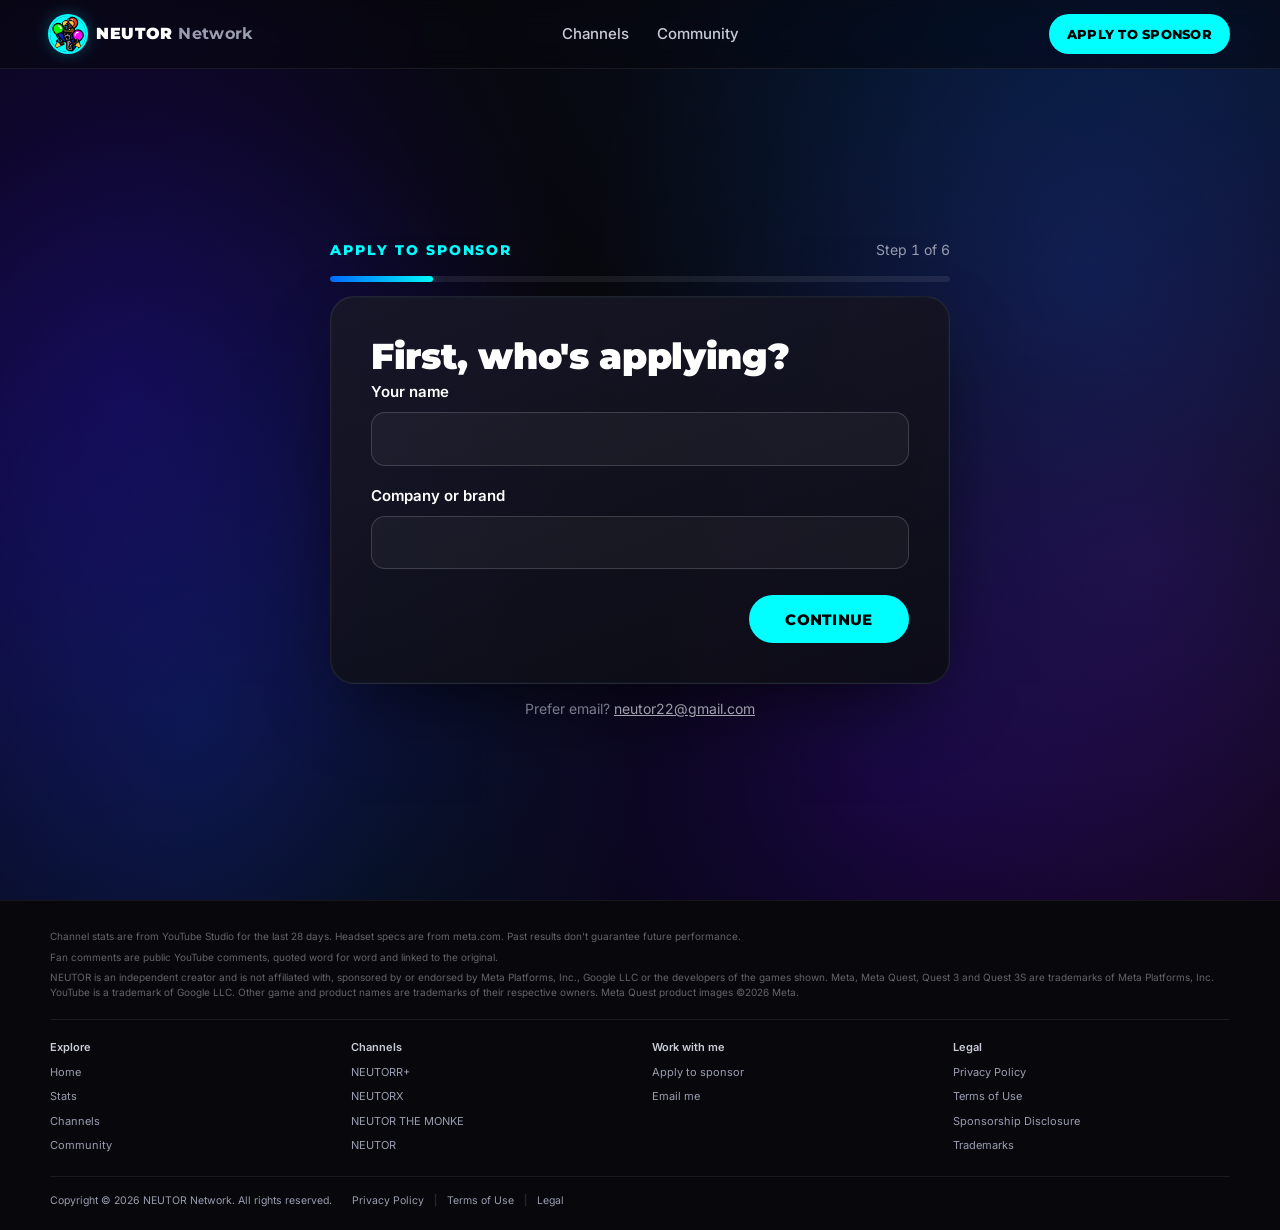
==== commit b61b8a37: "Apply page: six short steps with a progress bar, 10 questions instead of 18 Co-Authored-By: Claude O" ====
--- a/apply.html
+++ b/apply.html
@@ -15,7 +15,7 @@
   <link href="https://fonts.googleapis.com/css2?family=Inter:wght@400;500;600&family=Luckiest+Guy&family=Montserrat:wght@700;800;900&display=swap" rel="stylesheet">
   <!-- Headline style switch: add ?title=network to the URL for the original "NEUTOR Network" headline -->
   <script>if (/[?&]title=network\b/.test(location.search)) document.documentElement.classList.add("title-network");</script>
-  <link rel="stylesheet" href="styles.css?v=20261003d">
+  <link rel="stylesheet" href="styles.css?v=20261007a">
 </head>
 <body>
   <a class="skip-link" href="#main">Skip to content</a>
@@ -37,65 +37,103 @@
   </header>
 
   <main id="main">
-    <!-- Sponsor application: posts to a Google Form; responses land in a private sheet -->
-    <section class="section apply apply-page" id="apply" aria-labelledby="apply-title">
-      <div class="wrap apply-inner">
-        <div class="apply-intro">
-          <p class="eyebrow">Brands, studios, game devs</p>
-          <h1 id="apply-title" class="section-title">Apply to sponsor</h1>
-          <p class="section-lead">Tell me about your game, headset or product. I read every application and reply to the ones that fit my channels and my audience. Please allow 5–7 business days for a reply, though I usually get back sooner.</p>
-          <p class="apply-back"><a href="index.html">← Back to my channels and stats</a></p>
-          <ul class="apply-points">
-            <li>Integrated segments, dedicated videos and Shorts</li>
-            <li>Review units and early access builds</li>
-            <li>Four VR channels, one audience that plays</li>
-          </ul>
-        </div>
-
-        <form class="apply-form" id="apply-form" novalidate method="post"
-              action="https://docs.google.com/forms/d/e/FORM_PUBLIC_ID/formResponse">
-          <p class="form-note">About 4 minutes. Fields marked <span class="req">*</span> are required.</p>
-          <fieldset class="form-step">
-            <legend class="step-title"><span class="step-num">1</span>About you <span class="step-sub">Who&#x27;s applying.</span></legend>
-            <div class="field" data-label="Company or brand"><label for="ap-company">Company or brand <span class="req" aria-hidden="true">*</span></label><input id="ap-company" name="entry.PH_company" type="text" autocomplete="organization" required></div>
-            <div class="field" data-label="Your name"><label for="ap-name">Your name <span class="req" aria-hidden="true">*</span></label><input id="ap-name" name="entry.PH_name" type="text" autocomplete="name" required></div>
-            <div class="field" data-label="Your role"><label for="ap-role">Your role <span class="req" aria-hidden="true">*</span></label><select id="ap-role" name="entry.PH_role" required><option value="">Choose one</option><option>Founder / CEO</option><option>Marketing manager</option><option>Influencer or creator partnerships</option><option>Community manager</option><option>Producer</option><option>Game developer</option><option>PR / communications</option><option>Agency account manager</option><option>Other</option></select></div>
-            <div class="field" data-label="State your role" data-show-when="ap-role=Other" hidden><label for="ap-role_other">State your role <span class="req" aria-hidden="true">*</span></label><input id="ap-role_other" name="entry.PH_role_other" type="text" autocomplete="organization-title"></div>
-            <div class="field" data-label="Work email"><label for="ap-email">Work email <span class="req" aria-hidden="true">*</span></label><p class="hint" id="ap-email-hint">A company email gets a faster reply.</p><input id="ap-email" name="entry.PH_email" type="email" autocomplete="email" required aria-describedby="ap-email-hint"></div>
-            <div class="field" data-label="Company website"><label for="ap-website">Company website <span class="req" aria-hidden="true">*</span></label><input id="ap-website" name="entry.PH_website" type="text" autocomplete="url" placeholder="yourstudio.com" inputmode="url" data-url required></div>
-            <div class="field" data-label="Company type"><label for="ap-ctype">Company type <span class="req" aria-hidden="true">*</span></label><select id="ap-ctype" name="entry.PH_ctype" required><option value="">Choose one</option><option>Game studio or developer</option><option>Game publisher</option><option>VR hardware or accessories</option><option>App or platform</option><option>Agency (representing a brand)</option><option>Other</option></select></div>
-            <div class="field" data-label="If you&#x27;re an agency, which brand is this for?"><label for="ap-agency">If you&#x27;re an agency, which brand is this for? <span class="opt">(optional)</span></label><input id="ap-agency" name="entry.PH_agency" type="text"></div>
-          </fieldset>
-          <fieldset class="form-step">
-            <legend class="step-title"><span class="step-num">2</span>Your campaign <span class="step-sub">What you want made.</span></legend>
-            <div class="field" data-label="What are you promoting?"><label for="ap-product">What are you promoting? <span class="req" aria-hidden="true">*</span></label><p class="hint" id="ap-product-hint">Name, a one-line pitch and a link (store page, trailer or site).</p><textarea id="ap-product" name="entry.PH_product" rows="3" required aria-describedby="ap-product-hint"></textarea></div>
-            <div class="field" data-label="Product status"><label for="ap-status">Product status <span class="req" aria-hidden="true">*</span></label><select id="ap-status" name="entry.PH_status" required><option value="">Choose one</option><option>Out now</option><option>Early access</option><option>Launching within 3 months</option><option>In development (no date yet)</option></select></div>
-            <div class="field" data-label="Does it work on Meta Quest 3 / 3S?"><label for="ap-quest">Does it work on Meta Quest 3 / 3S? <span class="req" aria-hidden="true">*</span></label><p class="hint" id="ap-quest-hint">I only play and record on Meta Quest 3 and 3S.</p><select id="ap-quest" name="entry.PH_quest" required aria-describedby="ap-quest-hint"><option value="">Choose one</option><option>Yes, it&#x27;s on Quest 3 / 3S now</option><option>Coming to Quest 3 / 3S soon</option><option>No</option></select></div>
-            <fieldset class="field" data-group data-required data-label="Main goal"><legend>Main goal <span class="req" aria-hidden="true">*</span></legend><div class="checks"><label class="check"><input type="checkbox" name="entry.PH_goal" value="Downloads or installs"><span>Downloads or installs</span></label><label class="check"><input type="checkbox" name="entry.PH_goal" value="Wishlists or pre-orders"><span>Wishlists or pre-orders</span></label><label class="check"><input type="checkbox" name="entry.PH_goal" value="Sales"><span>Sales</span></label><label class="check"><input type="checkbox" name="entry.PH_goal" value="Launch awareness"><span>Launch awareness</span></label><label class="check"><input type="checkbox" name="entry.PH_goal" value="Community or Discord growth"><span>Community or Discord growth</span></label></div></fieldset>
-            <fieldset class="field" data-group data-required data-label="What would you like?"><legend>What would you like? <span class="req" aria-hidden="true">*</span></legend><div class="checks"><label class="check"><input type="checkbox" name="entry.PH_deliverables" value="Dedicated video"><span>Dedicated video</span></label><label class="check"><input type="checkbox" name="entry.PH_deliverables" value="Integrated segment (60-90 sec)"><span>Integrated segment (60-90 sec)</span></label><label class="check"><input type="checkbox" name="entry.PH_deliverables" value="YouTube Shorts"><span>YouTube Shorts</span></label><label class="check"><input type="checkbox" name="entry.PH_deliverables" value="Livestream"><span>Livestream</span></label><label class="check"><input type="checkbox" name="entry.PH_deliverables" value="Honest review"><span>Honest review</span></label><label class="check"><input type="checkbox" name="entry.PH_deliverables" value="Recommend what works best"><span>Recommend what works best</span></label></div></fieldset>
-            <fieldset class="field" data-group data-required data-label="Which channels?"><legend>Which channels? <span class="req" aria-hidden="true">*</span></legend><div class="checks"><label class="check"><input type="checkbox" name="entry.PH_channels" value="NEUTORR+ (UG VR)"><span>NEUTORR+ (UG VR)</span></label><label class="check"><input type="checkbox" name="entry.PH_channels" value="NEUTORX (Hero X Hero)"><span>NEUTORX (Hero X Hero)</span></label><label class="check"><input type="checkbox" name="entry.PH_channels" value="NEUTOR THE MONKE (Animal Company)"><span>NEUTOR THE MONKE (Animal Company)</span></label><label class="check"><input type="checkbox" name="entry.PH_channels" value="NEUTOR (Gorilla Tag)"><span>NEUTOR (Gorilla Tag)</span></label><label class="check"><input type="checkbox" name="entry.PH_channels" value="Not sure yet"><span>Not sure yet</span></label></div></fieldset>
-            <div class="field" data-label="Why my channels?"><label for="ap-why">Why my channels? <span class="req" aria-hidden="true">*</span></label><p class="hint" id="ap-why-hint">Which of my videos made you think of me, and why does my audience fit?</p><textarea id="ap-why" name="entry.PH_why" rows="3" required aria-describedby="ap-why-hint"></textarea></div>
-          </fieldset>
-          <fieldset class="form-step">
-            <legend class="step-title"><span class="step-num">3</span>Deal and timing <span class="step-sub">I&#x27;ll send my rate after I review your application.</span></legend>
-            <div class="field" data-label="What kind of deal are you offering?"><label for="ap-comp">What kind of deal are you offering? <span class="req" aria-hidden="true">*</span></label><select id="ap-comp" name="entry.PH_comp" required><option value="">Choose one</option><option>Paid sponsorship</option><option>Paid sponsorship + product or keys</option><option>Product or keys only</option><option>Affiliate / revenue share only</option></select></div>
-            <div class="field" data-label="When should it go live?"><label for="ap-timeline">When should it go live? <span class="req" aria-hidden="true">*</span></label><select id="ap-timeline" name="entry.PH_timeline" required><option value="">Choose one</option><option>Within 2 weeks</option><option>This month</option><option>In 1-3 months</option><option>Flexible</option></select></div>
-            <div class="field" data-label="Creative control"><label for="ap-control">Creative control <span class="req" aria-hidden="true">*</span></label><select id="ap-control" name="entry.PH_control" required><option value="">Choose one</option><option>Your key points, my style</option><option>Approval before publishing</option><option>Strict brief or provided script</option></select></div>
-            <div class="field" data-label="Will you run the video as a paid ad?"><label for="ap-usage">Will you run the video as a paid ad? <span class="req" aria-hidden="true">*</span></label><select id="ap-usage" name="entry.PH_usage" required><option value="">Choose one</option><option>No, organic only</option><option>Yes, we want ad usage rights</option><option>Not sure yet</option></select></div>
-            <div class="field" data-label="How did you find me?"><label for="ap-source">How did you find me? <span class="opt">(optional)</span></label><select id="ap-source" name="entry.PH_source"><option value="">Choose one</option><option>YouTube</option><option>Search</option><option>Referral</option><option>Creator database or agency</option><option>Other</option></select></div>
-            <div class="field" data-label="Anything else"><label for="ap-notes">Anything else <span class="opt">(optional)</span></label><textarea id="ap-notes" name="entry.PH_notes" rows="3"></textarea></div>
-            <fieldset class="field" data-group data-required data-label="Audience check"><legend>Audience check <span class="req" aria-hidden="true">*</span></legend><div class="checks checks-wide"><label class="check"><input type="checkbox" name="entry.PH_safe" value="My product suits a young gaming audience: no gambling, crypto or NFTs, or adult content."><span>My product suits a young gaming audience: no gambling, crypto or NFTs, or adult content.</span></label></div></fieldset>
-          </fieldset>
+    <!-- Sponsor application: one short step at a time, posts to a Google Form; responses land in a private sheet -->
+    <section class="apply-flow" id="apply" aria-labelledby="apply-title">
+      <div class="flow-wrap">
+        <div class="flow-top">
+          <h1 id="apply-title" class="flow-kicker">Apply to sponsor</h1>
+          <p class="flow-count" id="flow-count" aria-live="polite">Step 1 of 6</p>
+        </div>
+        <div class="flow-bar" role="progressbar" aria-label="Application progress" aria-valuemin="1" aria-valuemax="6" aria-valuenow="1"><span id="flow-bar-fill"></span></div>
+
+        <form class="flow-card" id="apply-form" novalidate method="post"
+              action="https://docs.google.com/forms/d/e/1FAIpQLSc5UN7tvf0i0PRQWKR-UboSu9qowMDivx8zA_2ZG1E1q_hohA/formResponse">
+
+          <fieldset class="flow-step" data-step="1">
+            <legend class="flow-q" tabindex="-1">First, who's applying?</legend>
+            <div class="field"><label for="ap-name">Your name</label><input id="ap-name" name="entry.1010700507" type="text" autocomplete="name" required></div>
+            <div class="field"><label for="ap-company">Company or brand</label><input id="ap-company" name="entry.1214005019" type="text" autocomplete="organization" required></div>
+          </fieldset>
+
+          <fieldset class="flow-step" data-step="2" hidden>
+            <legend class="flow-q" tabindex="-1">Where can I reach you?</legend>
+            <div class="field"><label for="ap-email">Work email</label><p class="hint" id="ap-email-hint">A company email gets a faster reply.</p><input id="ap-email" name="entry.231511342" type="email" autocomplete="email" required aria-describedby="ap-email-hint"></div>
+            <div class="field"><label for="ap-website">Company website</label><input id="ap-website" name="entry.1244314649" type="text" autocomplete="url" placeholder="yourstudio.com" inputmode="url" data-url required></div>
+          </fieldset>
+
+          <fieldset class="flow-step" data-step="3" hidden>
+            <legend class="flow-q" tabindex="-1">What are you promoting?</legend>
+            <div class="field"><label for="ap-product">Game, headset or product</label><p class="hint" id="ap-product-hint">Its name, a one-line pitch and a link to the store page or trailer.</p><textarea id="ap-product" name="entry.1814895676" rows="3" required aria-describedby="ap-product-hint"></textarea></div>
+            <fieldset class="field" data-group data-required><legend>Does it run on Meta Quest 3 / 3S?</legend>
+              <div class="checks">
+                <label class="check"><input type="radio" name="entry.1815877606" value="Yes, it's on Quest 3 / 3S now"><span>Yes, it's out</span></label>
+                <label class="check"><input type="radio" name="entry.1815877606" value="Coming to Quest 3 / 3S soon"><span>Coming soon</span></label>
+                <label class="check"><input type="radio" name="entry.1815877606" value="No"><span>No</span></label>
+              </div>
+            </fieldset>
+          </fieldset>
+
+          <fieldset class="flow-step" data-step="4" hidden>
+            <legend class="flow-q" tabindex="-1">What would you like me to make?</legend>
+            <fieldset class="field" data-group data-required><legend class="visually-hidden">What would you like me to make?</legend><p class="hint">Pick as many as you like.</p>
+              <div class="checks">
+                <label class="check"><input type="checkbox" name="entry.1456612724" value="Dedicated video"><span>Dedicated video</span></label>
+                <label class="check"><input type="checkbox" name="entry.1456612724" value="Integrated segment (60-90 sec)"><span>60–90 sec segment</span></label>
+                <label class="check"><input type="checkbox" name="entry.1456612724" value="YouTube Shorts"><span>YouTube Shorts</span></label>
+                <label class="check"><input type="checkbox" name="entry.1456612724" value="Livestream"><span>Livestream</span></label>
+                <label class="check"><input type="checkbox" name="entry.1456612724" value="Honest review"><span>Honest review</span></label>
+                <label class="check"><input type="checkbox" name="entry.1456612724" value="Recommend what works best"><span>You recommend</span></label>
+              </div>
+            </fieldset>
+          </fieldset>
+
+          <fieldset class="flow-step" data-step="5" hidden>
+            <legend class="flow-q" tabindex="-1">What's the deal?</legend>
+            <p class="flow-sub">I'll send my rate after I review your application.</p>
+            <fieldset class="field" data-group data-required><legend>Type of deal</legend>
+              <div class="checks">
+                <label class="check"><input type="radio" name="entry.1962949812" value="Paid sponsorship"><span>Paid</span></label>
+                <label class="check"><input type="radio" name="entry.1962949812" value="Paid sponsorship + product or keys"><span>Paid + product or keys</span></label>
+                <label class="check"><input type="radio" name="entry.1962949812" value="Product or keys only"><span>Product or keys only</span></label>
+                <label class="check"><input type="radio" name="entry.1962949812" value="Affiliate / revenue share only"><span>Affiliate / rev share</span></label>
+              </div>
+            </fieldset>
+            <fieldset class="field" data-group data-required><legend>When should it go live?</legend>
+              <div class="checks">
+                <label class="check"><input type="radio" name="entry.1251506500" value="Within 2 weeks"><span>Within 2 weeks</span></label>
+                <label class="check"><input type="radio" name="entry.1251506500" value="This month"><span>This month</span></label>
+                <label class="check"><input type="radio" name="entry.1251506500" value="In 1-3 months"><span>In 1–3 months</span></label>
+                <label class="check"><input type="radio" name="entry.1251506500" value="Flexible"><span>Flexible</span></label>
+              </div>
+            </fieldset>
+          </fieldset>
+
+          <fieldset class="flow-step" data-step="6" hidden>
+            <legend class="flow-q" tabindex="-1">Last step</legend>
+            <fieldset class="field" data-group data-required><legend class="visually-hidden">Audience check</legend>
+              <div class="checks checks-wide">
+                <label class="check"><input type="checkbox" name="entry.1164209588" value="My product suits a young gaming audience: no gambling, crypto or NFTs, or adult content."><span>My product suits a young gaming audience: no gambling, crypto or NFTs, or adult content.</span></label>
+              </div>
+            </fieldset>
+            <div class="field"><label for="ap-notes">Anything else? <span class="opt">(optional)</span></label><textarea id="ap-notes" name="entry.634817505" rows="2"></textarea></div>
+          </fieldset>
+
           <div class="hp" aria-hidden="true"><label for="ap-fax">Leave this empty</label><input id="ap-fax" name="fax" type="text" tabindex="-1" autocomplete="off"></div>
           <p class="form-error" id="apply-error" role="alert" hidden></p>
-          <button class="btn btn-primary btn-lg" type="submit">Send application</button>
-          <p class="fine">Applications go straight to me. I don't share them.</p>
+
+          <div class="flow-nav">
+            <button class="btn btn-ghost flow-back" type="button" id="flow-back" hidden>Back</button>
+            <button class="btn btn-primary flow-next" type="submit" id="flow-next">Continue</button>
+          </div>
         </form>
 
-        <div class="apply-thanks" id="apply-thanks" tabindex="-1" hidden>
-          <h3>Application sent</h3>
-          <p id="apply-thanks-text">Thanks! I'll review it and reply by email within 5–7 business days if it's a fit, usually sooner.</p>
-        </div>
+        <div class="flow-card apply-thanks" id="apply-thanks" tabindex="-1" hidden>
+          <h2>Application sent</h2>
+          <p id="apply-thanks-text">Thanks! I read every application and reply by email within 5–7 business days if it's a fit, usually sooner.</p>
+          <a class="btn btn-ghost" href="index.html">Back to my channels</a>
+        </div>
+
+        <p class="flow-alt">Prefer email? <a href="mailto:neutor22@gmail.com?subject=Partnership%20with%20NEUTOR">neutor22@gmail.com</a></p>
       </div>
     </section>
 
@@ -157,6 +195,6 @@
     </div>
   </footer>
 
-  <script src="script.js?v=20261003d" defer></script>
+  <script src="script.js?v=20261007a" defer></script>
 </body>
 </html>
--- a/styles.css
+++ b/styles.css
@@ -656,3 +656,83 @@
 .stage:not(.landed) .flip-inner { transform: none !important; }
 .headset:hover, .headset:focus-within, .headset:has(.is-flipped) { z-index: 6; }
 .field[hidden] { display: none; }
+
+/* ---------- Apply flow: one short step at a time, no scrolling ---------- */
+.apply-flow {
+  min-height: 100vh; min-height: 100svh;
+  display: grid; place-items: center;
+  padding: calc(68px + 24px) 20px 32px;
+}
+.flow-wrap { width: min(620px, 100%); display: grid; gap: 14px; }
+.flow-top { display: flex; align-items: baseline; justify-content: space-between; gap: 12px; }
+.flow-kicker {
+  font-family: var(--display); font-weight: 800; font-size: 14px; line-height: 1.2;
+  letter-spacing: .14em; text-transform: uppercase; color: var(--cyan);
+}
+.flow-count { color: var(--ink-3); font-size: 14px; font-variant-numeric: tabular-nums; }
+.flow-bar { height: 6px; border-radius: 999px; background: rgba(255,255,255,.08); overflow: hidden; }
+.flow-bar span {
+  display: block; height: 100%; width: calc(100% / 6); border-radius: inherit;
+  background: linear-gradient(90deg, var(--blue), var(--cyan));
+  box-shadow: 0 0 14px rgba(1,255,255,.5);
+  transition: width .45s cubic-bezier(.2,.8,.2,1);
+}
+.flow-card {
+  position: relative; display: grid; gap: 22px;
+  padding: clamp(24px, 4vw, 40px); border-radius: 24px;
+  background: linear-gradient(160deg, rgba(24,24,40,.92), rgba(12,12,20,.92));
+  border: 1px solid var(--line);
+  box-shadow: 0 30px 80px -30px rgba(0,0,0,.8), 0 0 0 1px rgba(1,255,255,.04) inset;
+}
+.flow-card[hidden] { display: none; }
+.flow-step { border: 0; margin: 0; padding: 0; min-width: 0; display: grid; gap: 18px; }
+.flow-step[hidden] { display: none; }
+.flow-q {
+  padding: 0; margin: 0 0 4px; outline: none;
+  font-family: var(--display); font-weight: 900; line-height: 1.1;
+  font-size: clamp(26px, 4vw, 36px); letter-spacing: -0.01em; color: var(--ink);
+}
+.flow-sub { color: var(--ink-3); font-size: 15px; margin-top: -10px; }
+.flow-card .field { gap: 8px; }
+.flow-card .field > legend { font-weight: 600; font-size: 15px; margin-bottom: 8px; padding: 0; }
+.flow-card input[type="text"], .flow-card input[type="email"], .flow-card textarea {
+  width: 100%; font: inherit; font-size: 16px; color: var(--ink);
+  background: rgba(255,255,255,.04); border: 1.5px solid rgba(255,255,255,.16);
+  border-radius: 14px; padding: 13px 16px; transition: border-color .2s ease, box-shadow .2s ease;
+}
+.flow-card textarea { resize: none; min-height: 0; }
+.flow-card ::placeholder { color: var(--ink-3); }
+.flow-card input:focus, .flow-card textarea:focus { outline: none; border-color: var(--cyan); box-shadow: 0 0 0 3px rgba(1,255,255,.25); }
+.flow-card [aria-invalid="true"] { border-color: #ff5c7a; }
+.flow-card .check input[type="radio"] { position: absolute; opacity: 0; inset: 0; margin: 0; cursor: pointer; }
+.flow-card .checks-wide .check span { padding: 14px 18px; font-size: 15.5px; color: var(--ink); }
+.flow-nav { display: flex; justify-content: space-between; align-items: center; gap: 12px; margin-top: 4px; }
+.flow-nav .btn { border: 0; cursor: pointer; }
+.flow-nav .btn-ghost { border: 1.5px solid rgba(255,255,255,.28); background: transparent; }
+.flow-next { margin-left: auto; min-width: 160px; }
+.flow-next[disabled] { opacity: .6; cursor: progress; }
+.flow-alt { text-align: center; color: var(--ink-3); font-size: 14px; }
+.flow-alt a { color: var(--ink-2); }
+.apply-thanks { text-align: center; justify-items: center; padding-block: 48px; }
+.apply-thanks h2 { font-family: var(--display); font-size: clamp(28px, 4vw, 40px); font-weight: 900; color: var(--cyan); }
+.apply-thanks p { color: var(--ink-2); max-width: 44ch; }
+
+/* step transitions */
+.flow-step.enter-next { animation: flow-in-next .38s cubic-bezier(.2,.8,.2,1) both; }
+.flow-step.enter-back { animation: flow-in-back .38s cubic-bezier(.2,.8,.2,1) both; }
+@keyframes flow-in-next { from { opacity: 0; transform: translateX(28px); } to { opacity: 1; transform: none; } }
+@keyframes flow-in-back { from { opacity: 0; transform: translateX(-28px); } to { opacity: 1; transform: none; } }
+.flow-card.shake { animation: flow-shake .35s ease; }
+@keyframes flow-shake { 25% { transform: translateX(-6px); } 50% { transform: translateX(5px); } 75% { transform: translateX(-3px); } }
+
+@media (max-width: 560px) {
+  .apply-flow { place-items: start center; padding-top: calc(68px + 16px); }
+  .flow-card { gap: 18px; }
+  .flow-nav .btn { min-height: 48px; }
+  .flow-next { min-width: 0; flex: 1; }
+}
+@media (prefers-reduced-motion: reduce) {
+  .flow-step.enter-next, .flow-step.enter-back, .flow-card.shake { animation: none; }
+  .flow-bar span { transition: none; }
+}
+.flow-nav .btn[hidden], .form-error[hidden] { display: none; }
